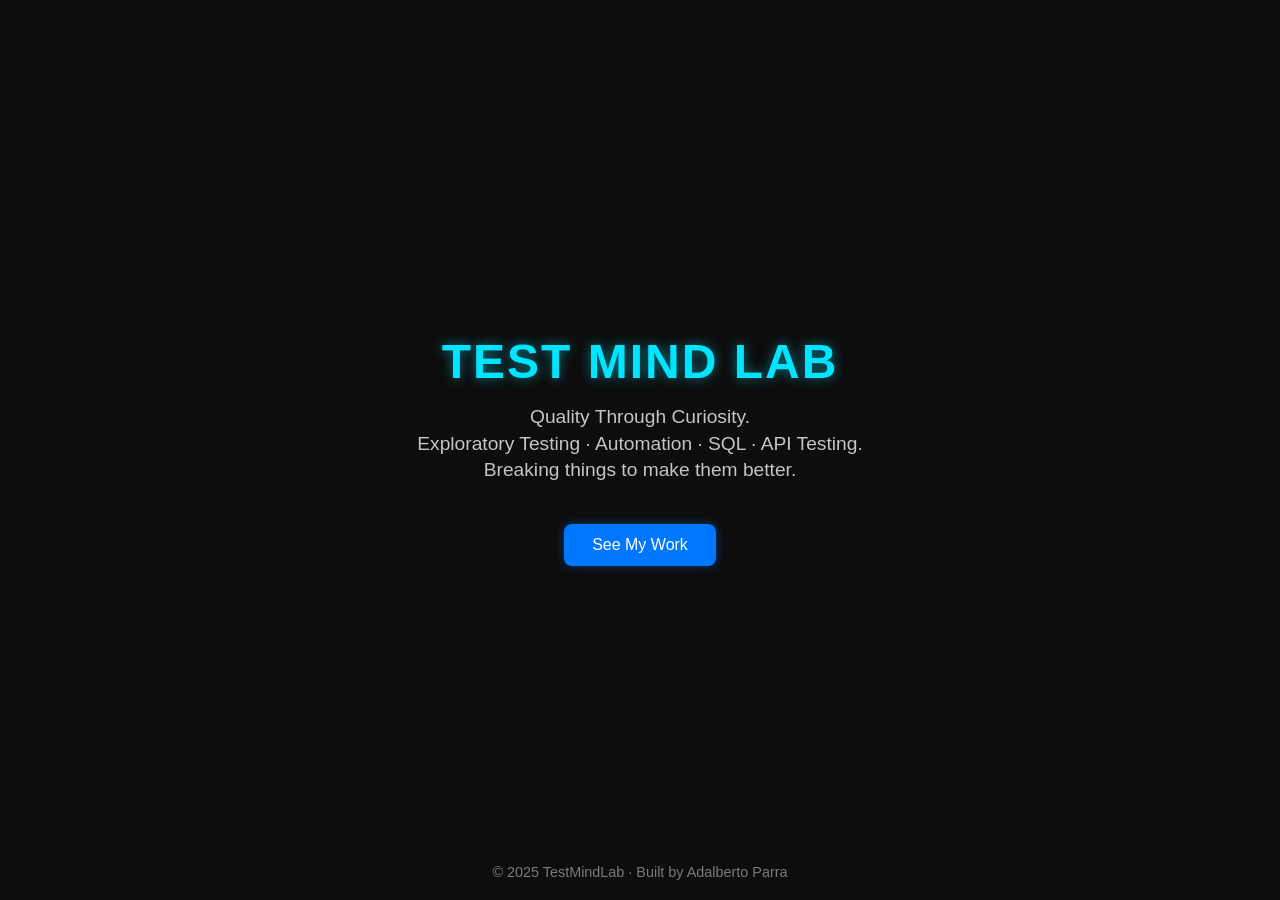
==== index.html @ 09139e79 "Add initial landing page for TestMindLab" ====
<!DOCTYPE html>
<html lang="en">
<head>
  <meta charset="UTF-8" />
  <meta name="viewport" content="width=device-width, initial-scale=1.0" />
  <title>TestMindLab – QA Portfolio</title>

  <style>
    /* ====== RESET ====== */
    * {
      margin: 0;
      padding: 0;
      box-sizing: border-box;
    }

    body {
      font-family: "Inter", sans-serif;
      background: #0d0d0d;
      color: #e6e6e6;
      display: flex;
      flex-direction: column;
      align-items: center;
      justify-content: center;
      height: 100vh;
      text-align: center;
      padding: 20px;
    }

    /* ====== LOGO / TITULO ====== */
    h1 {
      font-size: 3rem;
      font-weight: 700;
      letter-spacing: 2px;
      color: #00e5ff;
      text-shadow: 0 0 12px rgba(0, 229, 255, 0.5);
      animation: glow 3s ease-in-out infinite;
    }

    @keyframes glow {
      0%, 100% { text-shadow: 0 0 12px rgba(0, 229, 255, 0.5); }
      50% { text-shadow: 0 0 22px rgba(0, 229, 255, 0.9); }
    }

    /* ====== TAGLINE ====== */
    p {
      margin-top: 15px;
      max-width: 600px;
      font-size: 1.2rem;
      opacity: 0.85;
      line-height: 1.4;
    }

    /* ====== BUTTON ====== */
    .btn {
      margin-top: 40px;
      padding: 12px 28px;
      background: #0077ff;
      border: none;
      border-radius: 8px;
      color: white;
      font-size: 1rem;
      cursor: pointer;
      transition: 0.25s ease;
      text-decoration: none;
      display: inline-block;
      box-shadow: 0 0 10px rgba(0, 119, 255, 0.4);
    }

    .btn:hover {
      transform: translateY(-3px);
      box-shadow: 0 0 20px rgba(0, 119, 255, 0.9);
    }

    /* ====== FOOTER ====== */
    footer {
      position: absolute;
      bottom: 20px;
      font-size: 0.9rem;
      opacity: 0.5;
    }

  </style>

</head>
<body>

  <h1>TEST MIND LAB</h1>

  <p>
    Quality Through Curiosity.<br>
    Exploratory Testing · Automation · SQL · API Testing.
    <br>
    Breaking things to make them better.
  </p>

  <a class="btn" href="#work">See My Work</a>

  <footer>
    © 2025 TestMindLab · Built by Adalberto Parra
  </footer>

</body>
</html>
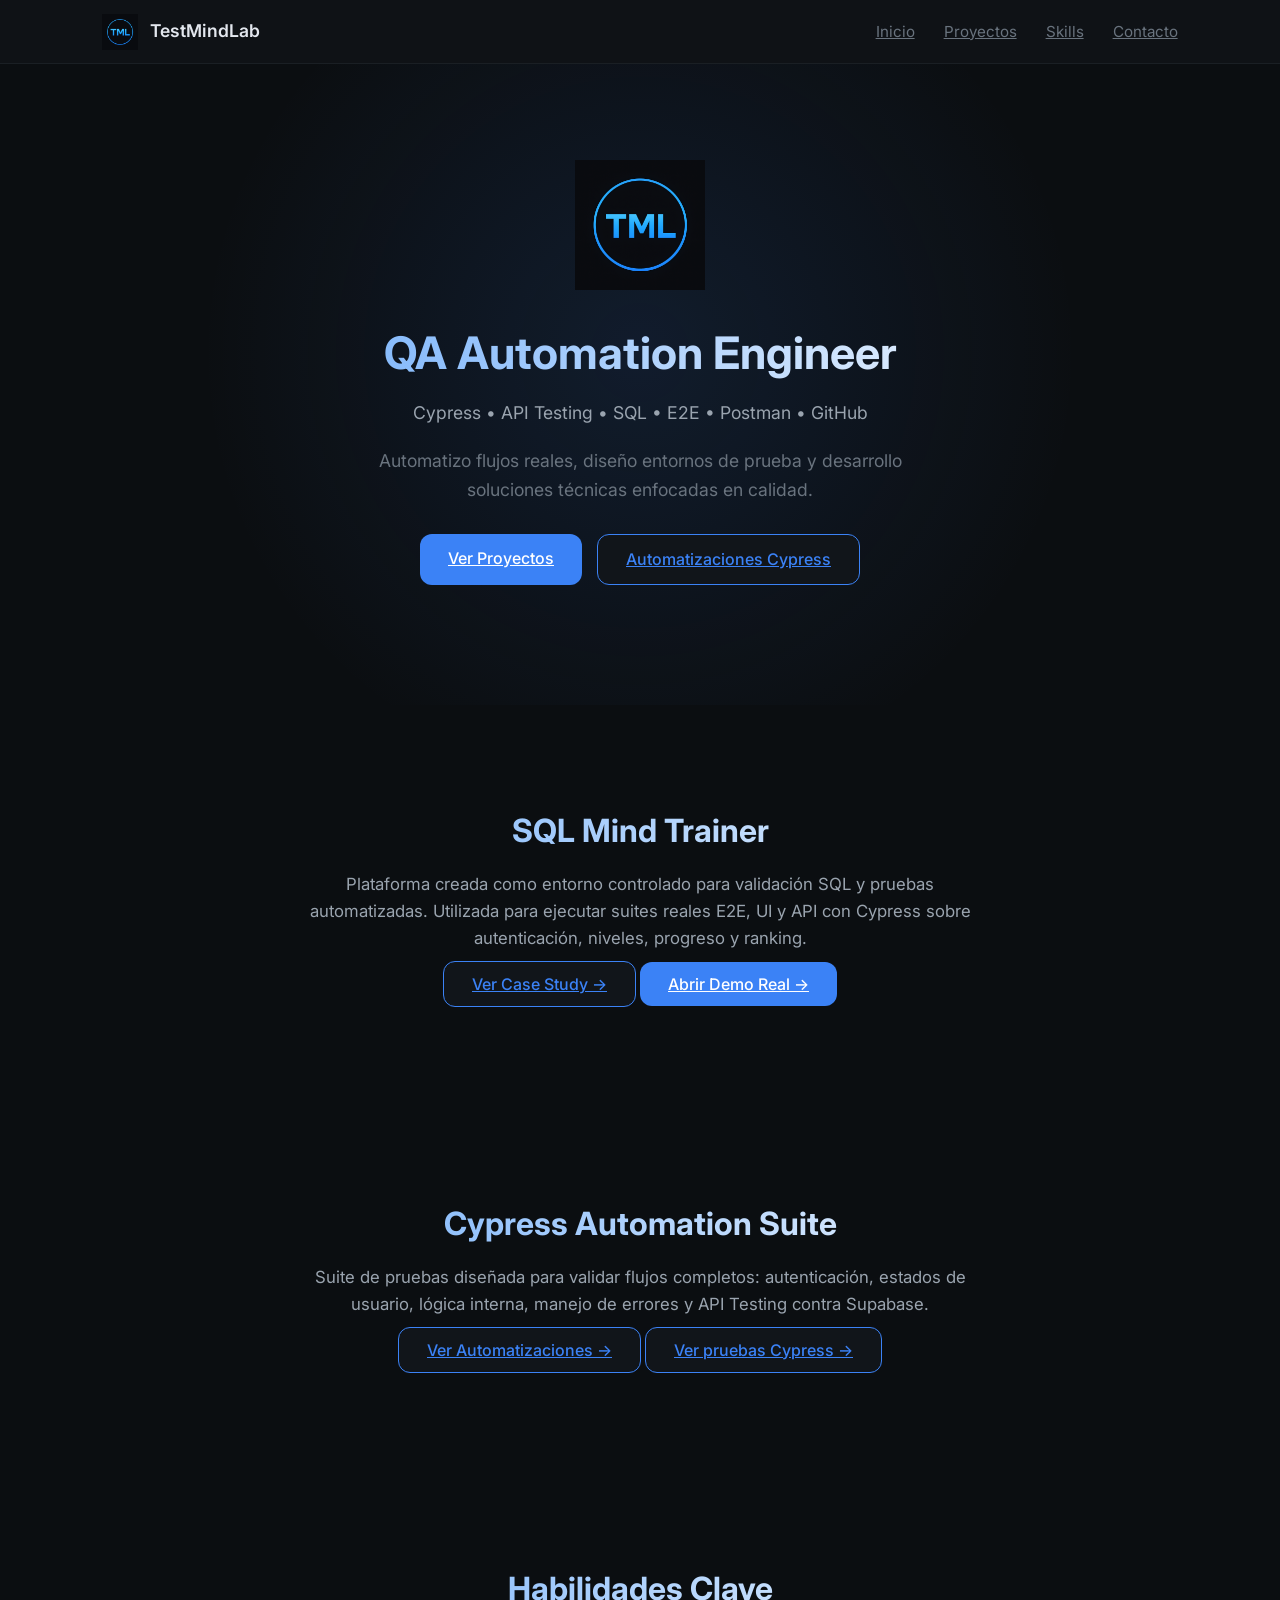
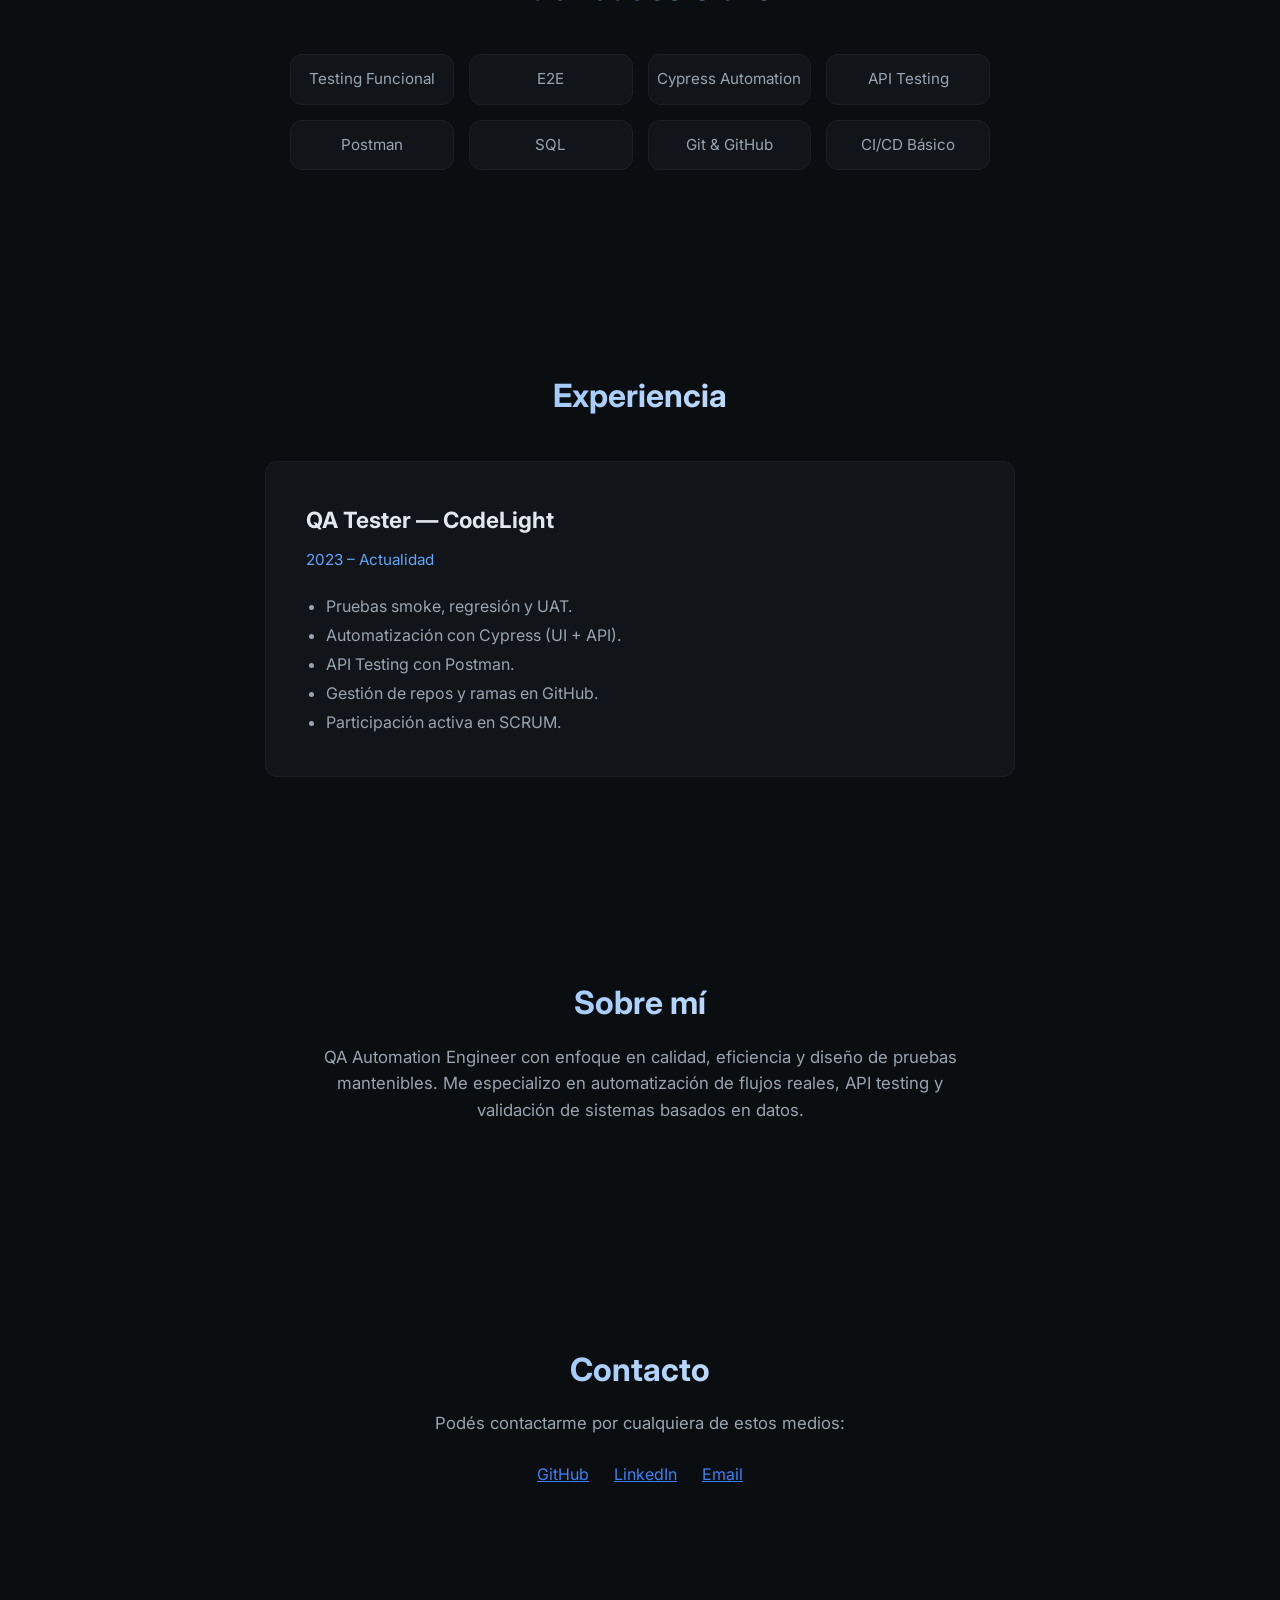
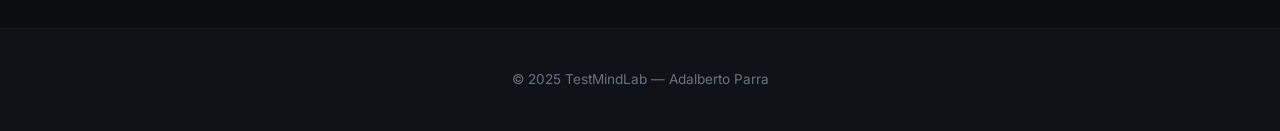
==== commit 84ed60a4: "2dor commit con todos los archivos" ====
--- a/index.html
+++ b/index.html
@@ -1,103 +1,166 @@
 <!DOCTYPE html>
-<html lang="en">
+<html lang="es">
+
 <head>
   <meta charset="UTF-8" />
   <meta name="viewport" content="width=device-width, initial-scale=1.0" />
-  <title>TestMindLab – QA Portfolio</title>
+  <title>TestMindLab – QA Automation Portfolio</title>
 
-  <style>
-    /* ====== RESET ====== */
-    * {
-      margin: 0;
-      padding: 0;
-      box-sizing: border-box;
-    }
+  <!-- Fuente -->
+  <link href="https://fonts.googleapis.com/css2?family=Inter:wght@300;400;500;600;700&display=swap" rel="stylesheet" />
 
-    body {
-      font-family: "Inter", sans-serif;
-      background: #0d0d0d;
-      color: #e6e6e6;
-      display: flex;
-      flex-direction: column;
-      align-items: center;
-      justify-content: center;
-      height: 100vh;
-      text-align: center;
-      padding: 20px;
-    }
+  <!-- Estilos -->
+  <link rel="stylesheet" href="styles.css" />
 
-    /* ====== LOGO / TITULO ====== */
-    h1 {
-      font-size: 3rem;
-      font-weight: 700;
-      letter-spacing: 2px;
-      color: #00e5ff;
-      text-shadow: 0 0 12px rgba(0, 229, 255, 0.5);
-      animation: glow 3s ease-in-out infinite;
-    }
-
-    @keyframes glow {
-      0%, 100% { text-shadow: 0 0 12px rgba(0, 229, 255, 0.5); }
-      50% { text-shadow: 0 0 22px rgba(0, 229, 255, 0.9); }
-    }
-
-    /* ====== TAGLINE ====== */
-    p {
-      margin-top: 15px;
-      max-width: 600px;
-      font-size: 1.2rem;
-      opacity: 0.85;
-      line-height: 1.4;
-    }
-
-    /* ====== BUTTON ====== */
-    .btn {
-      margin-top: 40px;
-      padding: 12px 28px;
-      background: #0077ff;
-      border: none;
-      border-radius: 8px;
-      color: white;
-      font-size: 1rem;
-      cursor: pointer;
-      transition: 0.25s ease;
-      text-decoration: none;
-      display: inline-block;
-      box-shadow: 0 0 10px rgba(0, 119, 255, 0.4);
-    }
-
-    .btn:hover {
-      transform: translateY(-3px);
-      box-shadow: 0 0 20px rgba(0, 119, 255, 0.9);
-    }
-
-    /* ====== FOOTER ====== */
-    footer {
-      position: absolute;
-      bottom: 20px;
-      font-size: 0.9rem;
-      opacity: 0.5;
-    }
-
-  </style>
+  <!-- Favicon -->
+  <link rel="icon" href="assets/img/tml-favicon.ico" type="image/x-icon" />
 
 </head>
+
 <body>
 
-  <h1>TEST MIND LAB</h1>
+  <!-- ==========================
+       NAVBAR FIJO
+  =========================== -->
+  <nav class="navbar">
+    <div class="nav-left">
+      <img src="assets/img/logo-premium.png" alt="TestMindLab Logo" class="nav-logo" />
+      <span class="nav-title">TestMindLab</span>
+    </div>
 
-  <p>
-    Quality Through Curiosity.<br>
-    Exploratory Testing · Automation · SQL · API Testing.
-    <br>
-    Breaking things to make them better.
-  </p>
+    <div class="nav-links">
+      <a href="#hero">Inicio</a>
+      <a href="#sql-mini">Proyectos</a>
+      <a href="#skills">Skills</a>
+      <a href="#contacto">Contacto</a>
+    </div>
+  </nav>
 
-  <a class="btn" href="#work">See My Work</a>
+  <!-- ==========================
+       HERO
+  =========================== -->
+  <header id="hero" class="hero-section fade-section">
+    <div class="hero-content">
 
+      <img src="assets/img/logo-premium.png" alt="Logo" class="hero-logo" />
+
+      <h1>QA Automation Engineer</h1>
+      <p class="hero-sub">Cypress • API Testing • SQL • E2E • Postman • GitHub</p>
+
+      <p class="hero-desc">Automatizo flujos reales, diseño entornos de prueba y desarrollo soluciones técnicas
+        enfocadas en calidad.</p>
+
+      <div class="hero-buttons">
+        <a href="#sql-mini" class="btn-primary">Ver Proyectos</a>
+        <a href="#cypress-suite" class="btn-secondary">Automatizaciones Cypress</a>
+      </div>
+    </div>
+  </header>
+
+  <!-- ==========================
+       SQL MIND TRAINER (mini)
+  =========================== -->
+  <section id="sql-mini" class="section fade-section">
+    <h2>SQL Mind Trainer</h2>
+    <p class="section-text">
+      Plataforma creada como entorno controlado para validación SQL y pruebas automatizadas.
+      Utilizada para ejecutar suites reales E2E, UI y API con Cypress sobre autenticación, niveles, progreso y ranking.
+    </p>
+
+    <a href="projects/sql-mind-trainer.html" class="btn-secondary">Ver Case Study →</a>
+    <a href="https://sqlmindtrainer.vercel.app" target="_blank" class="btn-primary">
+      Abrir Demo Real →
+    </a>
+
+  </section>
+
+  <!-- ==========================
+       CYPRESS AUTOMATION SUITE
+  =========================== -->
+  <section id="cypress-suite" class="section fade-section">
+    <h2>Cypress Automation Suite</h2>
+    <p class="section-text">
+      Suite de pruebas diseñada para validar flujos completos: autenticación,
+      estados de usuario, lógica interna, manejo de errores y API Testing contra Supabase.
+    </p>
+
+    <a href="projects/cypress-automation.html" class="btn-secondary">Ver Automatizaciones →</a>
+    <a href="https://github.com/aparraut/sql-mind-trainer-cypress" class="btn-secondary" target="_blank">
+      Ver pruebas Cypress →
+    </a>
+  </section>
+
+  <!-- ==========================
+       SKILLS
+  =========================== -->
+  <section id="skills" class="section fade-section">
+    <h2>Habilidades Clave</h2>
+    <div class="skills-grid">
+      <span>Testing Funcional</span>
+      <span>E2E</span>
+      <span>Cypress Automation</span>
+      <span>API Testing</span>
+      <span>Postman</span>
+      <span>SQL</span>
+      <span>Git & GitHub</span>
+      <span>CI/CD Básico</span>
+    </div>
+  </section>
+
+  <!-- ==========================
+       EXPERIENCIA
+  =========================== -->
+  <section id="experience" class="section fade-section">
+    <h2>Experiencia</h2>
+
+    <div class="experience-card">
+      <h3>QA Tester — CodeLight</h3>
+      <span class="exp-time">2023 – Actualidad</span>
+
+      <ul>
+        <li>Pruebas smoke, regresión y UAT.</li>
+        <li>Automatización con Cypress (UI + API).</li>
+        <li>API Testing con Postman.</li>
+        <li>Gestión de repos y ramas en GitHub.</li>
+        <li>Participación activa en SCRUM.</li>
+      </ul>
+    </div>
+  </section>
+
+  <!-- ==========================
+       SOBRE MÍ
+  =========================== -->
+  <section id="about" class="section fade-section">
+    <h2>Sobre mí</h2>
+    <p class="section-text">
+      QA Automation Engineer con enfoque en calidad, eficiencia y diseño de pruebas mantenibles.
+      Me especializo en automatización de flujos reales, API testing y validación de sistemas basados en datos.
+    </p>
+  </section>
+
+  <!-- ==========================
+       CONTACTO
+  =========================== -->
+  <section id="contacto" class="section fade-section">
+    <h2>Contacto</h2>
+    <p class="section-text">Podés contactarme por cualquiera de estos medios:</p>
+
+    <div class="contact-links">
+      <a href="https://github.com/tuusuario" target="_blank">GitHub</a>
+      <a href="https://linkedin.com/in/tuusuario" target="_blank">LinkedIn</a>
+      <a href="mailto:tuemail">Email</a>
+    </div>
+  </section>
+
+  <!-- ==========================
+       FOOTER
+  =========================== -->
   <footer>
-    © 2025 TestMindLab · Built by Adalberto Parra
+    <p>© 2025 TestMindLab — Adalberto Parra</p>
   </footer>
 
+  <script src="script.js"></script>
+
 </body>
-</html>
+
+</html>
--- a/styles.css
+++ b/styles.css
@@ -0,0 +1,468 @@
+/* =====================================================
+   PALETA PRINCIPAL — BLACK & BLUE TECH PREMIUM
+===================================================== */
+:root {
+  --bg: #0b0e11;
+  --bg-dark: #0f1216;
+  --bg-card: #11151a;
+  --bg-hover: #1a1f25;
+
+  --text: #e3e7ee;
+  --text-soft: #9aa4af;
+  --text-muted: #69737e;
+
+  --blue: #3b82f6;
+  --blue-light: #60a5fa;
+  --blue-dark: #1e3a8a;
+
+  --radius: 12px;
+  --transition: 0.25s ease;
+}
+
+/* =====================================================
+   RESET / BASE
+===================================================== */
+* {
+  margin: 0;
+  padding: 0;
+  box-sizing: border-box;
+}
+
+body {
+  background: var(--bg);
+  color: var(--text);
+  font-family: "Inter", sans-serif;
+  line-height: 1.6;
+}
+
+/* =====================================================
+   NAVBAR
+===================================================== */
+.navbar {
+  position: fixed;
+  top: 0;
+  width: 100%;
+  height: 64px;
+  background: var(--bg-dark);
+  display: flex;
+  align-items: center;
+  justify-content: space-between;
+  padding: 0 8%;
+  z-index: 1000;
+  border-bottom: 1px solid #1a1f24;
+  backdrop-filter: blur(10px);
+}
+
+.nav-left {
+  display: flex;
+  align-items: center;
+  gap: 12px;
+}
+
+.nav-logo {
+  width: 36px;
+  height: 36px;
+}
+
+.nav-title {
+  font-size: 1.1rem;
+  font-weight: 600;
+  color: var(--text);
+}
+
+.nav-links a {
+  margin-left: 25px;
+  color: var(--text-muted);
+  font-size: 0.95rem;
+  transition: var(--transition);
+}
+
+.nav-links a:hover {
+  color: var(--blue-light);
+}
+
+/* =====================================================
+   HERO
+===================================================== */
+.hero-section {
+  padding: 160px 10% 120px;
+  text-align: center;
+  background: var(--bg);
+}
+
+.hero-logo {
+  width: 130px;
+  margin-bottom: 20px;
+}
+
+.hero-content h1 {
+  font-size: 2.8rem;
+  margin-bottom: 10px;
+  font-weight: 700;
+  background: linear-gradient(to right, var(--blue-light), #ffffff);
+  -webkit-background-clip: text;
+  -webkit-text-fill-color: transparent;
+}
+
+.hero-sub {
+  color: var(--text-soft);
+  margin-bottom: 20px;
+  font-size: 1.1rem;
+  font-weight: 400;
+}
+
+.hero-desc {
+  color: var(--text-muted);
+  font-size: 1.1rem;
+  max-width: 600px;
+  margin: 0 auto;
+}
+
+.hero-buttons {
+  margin-top: 30px;
+  display: flex;
+  justify-content: center;
+  gap: 15px;
+}
+
+/* =====================================================
+   BOTONES PREMIUM
+===================================================== */
+.btn-primary {
+  padding: 12px 28px;
+  background: var(--blue);
+  color: #fff;
+  border-radius: var(--radius);
+  font-weight: 500;
+  transition: var(--transition);
+}
+
+.btn-primary:hover {
+  background: var(--blue-light);
+}
+
+.btn-secondary {
+  padding: 12px 28px;
+  background: var(--bg-card);
+  border: 1px solid var(--blue);
+  color: var(--blue);
+  border-radius: var(--radius);
+  font-weight: 500;
+  transition: var(--transition);
+}
+
+.btn-secondary:hover {
+  background: var(--blue);
+  color: #fff;
+}
+
+/* =====================================================
+   SECCIONES
+===================================================== */
+.section {
+  padding: 100px 10%;
+  text-align: center;
+}
+
+.section h2 {
+  font-size: 2rem;
+  margin-bottom: 15px;
+  background: linear-gradient(to right, var(--blue-light), #ffffff);
+  -webkit-background-clip: text;
+  -webkit-text-fill-color: transparent;
+}
+
+.section-text {
+  color: var(--text-soft);
+  max-width: 680px;
+  margin: 0 auto 20px auto;
+  font-size: 1.05rem;
+}
+
+/* =====================================================
+   SKILLS GRID
+===================================================== */
+.skills-grid {
+  max-width: 700px;
+  margin: 40px auto 0 auto;
+  display: grid;
+  grid-template-columns: repeat(auto-fit, minmax(130px, 1fr));
+  gap: 15px;
+}
+
+.skills-grid span {
+  background: var(--bg-card);
+  border: 1px solid #1a1f24;
+  padding: 12px 0;
+  border-radius: var(--radius);
+  font-size: 0.95rem;
+  color: var(--text-soft);
+  transition: var(--transition);
+}
+
+.skills-grid span:hover {
+  background: var(--bg-hover);
+  color: var(--blue-light);
+}
+
+/* =====================================================
+   EXPERIENCIA
+===================================================== */
+.experience-card {
+  background: var(--bg-card);
+  max-width: 750px;
+  margin: 40px auto 0;
+  padding: 40px;
+  border-radius: var(--radius);
+  border: 1px solid #1a1f24;
+  text-align: left;
+}
+
+.experience-card h3 {
+  font-size: 1.4rem;
+  margin-bottom: 10px;
+}
+
+.exp-time {
+  font-size: 0.95rem;
+  color: var(--blue-light);
+  margin-bottom: 20px;
+  display: block;
+}
+
+.experience-card ul {
+  color: var(--text-soft);
+  margin-left: 20px;
+  line-height: 1.8;
+}
+
+/* =====================================================
+   CONTACTO
+===================================================== */
+.contact-links {
+  margin-top: 25px;
+  display: flex;
+  justify-content: center;
+  gap: 25px;
+}
+
+.contact-links a {
+  color: var(--blue);
+  transition: var(--transition);
+}
+
+.contact-links a:hover {
+  color: var(--blue-light);
+}
+
+/* =====================================================
+   FOOTER
+===================================================== */
+footer {
+  text-align: center;
+  padding: 40px;
+  color: var(--text-muted);
+  font-size: 0.85rem;
+}
+
+/* =====================================================
+   ANIMACIONES SUAVES
+===================================================== */
+.fade-section {
+  opacity: 0;
+  transform: translateY(20px);
+  transition: opacity 0.8s ease, transform 0.8s ease;
+}
+
+.fade-section.visible {
+  opacity: 1;
+  transform: translateY(0);
+}
+
+/* =====================================================
+   RESPONSIVE
+===================================================== */
+@media (max-width: 768px) {
+  .hero-content h1 {
+    font-size: 2.2rem;
+  }
+
+  .hero-logo {
+    width: 110px;
+  }
+
+  .navbar {
+    padding: 0 5%;
+  }
+}
+#hero {
+  --mouse-x: 50%;
+  --mouse-y: 50%;
+  background:
+    radial-gradient(
+      circle at var(--mouse-x) var(--mouse-y),
+      rgba(59, 130, 246, 0.12),
+      transparent 60%
+    ),
+    var(--bg);
+}
+/* =====================================================
+   SUBPÁGINAS — HERO PEQUEÑO
+===================================================== */
+
+.sub-hero {
+  padding: 140px 10% 80px;
+  text-align: center;
+  background: var(--bg-dark);
+}
+
+.sub-hero h1 {
+  font-size: 2.4rem;
+  margin-bottom: 10px;
+  font-weight: 700;
+  background: linear-gradient(to right, var(--blue-light), #ffffff);
+  -webkit-background-clip: text;
+  -webkit-text-fill-color: transparent;
+}
+
+.sub-hero-desc {
+  color: var(--text-soft);
+  font-size: 1.1rem;
+  max-width: 700px;
+  margin: 0 auto;
+}
+
+
+
+/* =====================================================
+   SUBPÁGINAS — SECCIONES
+===================================================== */
+
+.sub-section {
+  padding: 80px 10%;
+  max-width: 900px;
+  margin: 0 auto;
+}
+
+.sub-section h2 {
+  text-align: left;
+  margin-bottom: 12px;
+  font-size: 1.6rem;
+  font-weight: 600;
+  background: linear-gradient(to right, var(--blue-light), #ffffff);
+  -webkit-background-clip: text;
+  -webkit-text-fill-color: transparent;
+}
+
+.sub-text {
+  color: var(--text-soft);
+  font-size: 1.08rem;
+  line-height: 1.7;
+  margin-bottom: 25px;
+}
+
+
+
+/* =====================================================
+   LISTAS PROFESIONALES
+===================================================== */
+
+.sub-list {
+  margin-left: 20px;
+  margin-top: 15px;
+  line-height: 1.8;
+  color: var(--text-soft);
+}
+
+.sub-list li {
+  margin-bottom: 8px;
+}
+
+
+
+/* =====================================================
+   CODE BLOCK PREMIUM
+===================================================== */
+
+.code-block {
+  background: #0f1318;
+  padding: 22px;
+  border-radius: var(--radius);
+  color: var(--blue-light);
+  border: 1px solid #1b2027;
+  font-family: "Fira Code", monospace;
+  font-size: 0.95rem;
+  margin: 30px 0;
+  white-space: pre;
+  overflow-x: auto;
+}
+
+
+
+/* =====================================================
+   GALERÍA CYPRESS
+===================================================== */
+
+.gallery {
+  display: grid;
+  gap: 22px;
+  grid-template-columns: repeat(auto-fit, minmax(260px, 1fr));
+  margin: 35px 0 25px;
+}
+
+.gallery img {
+  width: 100%;
+  border-radius: var(--radius);
+  border: 1px solid #1a1f24;
+  transition: var(--transition);
+}
+
+.gallery img:hover {
+  transform: scale(1.03);
+  box-shadow: 0 0 25px rgba(59, 130, 246, 0.25);
+}
+
+
+
+/* =====================================================
+   FOOTER SUBPÁGINAS
+===================================================== */
+
+footer {
+  background: var(--bg-dark);
+  padding: 40px;
+  text-align: center;
+  margin-top: 40px;
+  border-top: 1px solid #1a1f24;
+  font-size: 0.85rem;
+  color: var(--text-muted);
+}
+
+
+
+/* =====================================================
+   RESPONSIVE SUBPÁGINAS
+===================================================== */
+
+@media (max-width: 768px) {
+
+  .sub-hero {
+    padding: 120px 8% 70px;
+  }
+
+  .sub-hero h1 {
+    font-size: 2rem;
+  }
+
+  .sub-section {
+    padding: 60px 8%;
+  }
+
+  .sub-section h2 {
+    font-size: 1.4rem;
+  }
+
+  .code-block {
+    font-size: 0.9rem;
+  }
+}
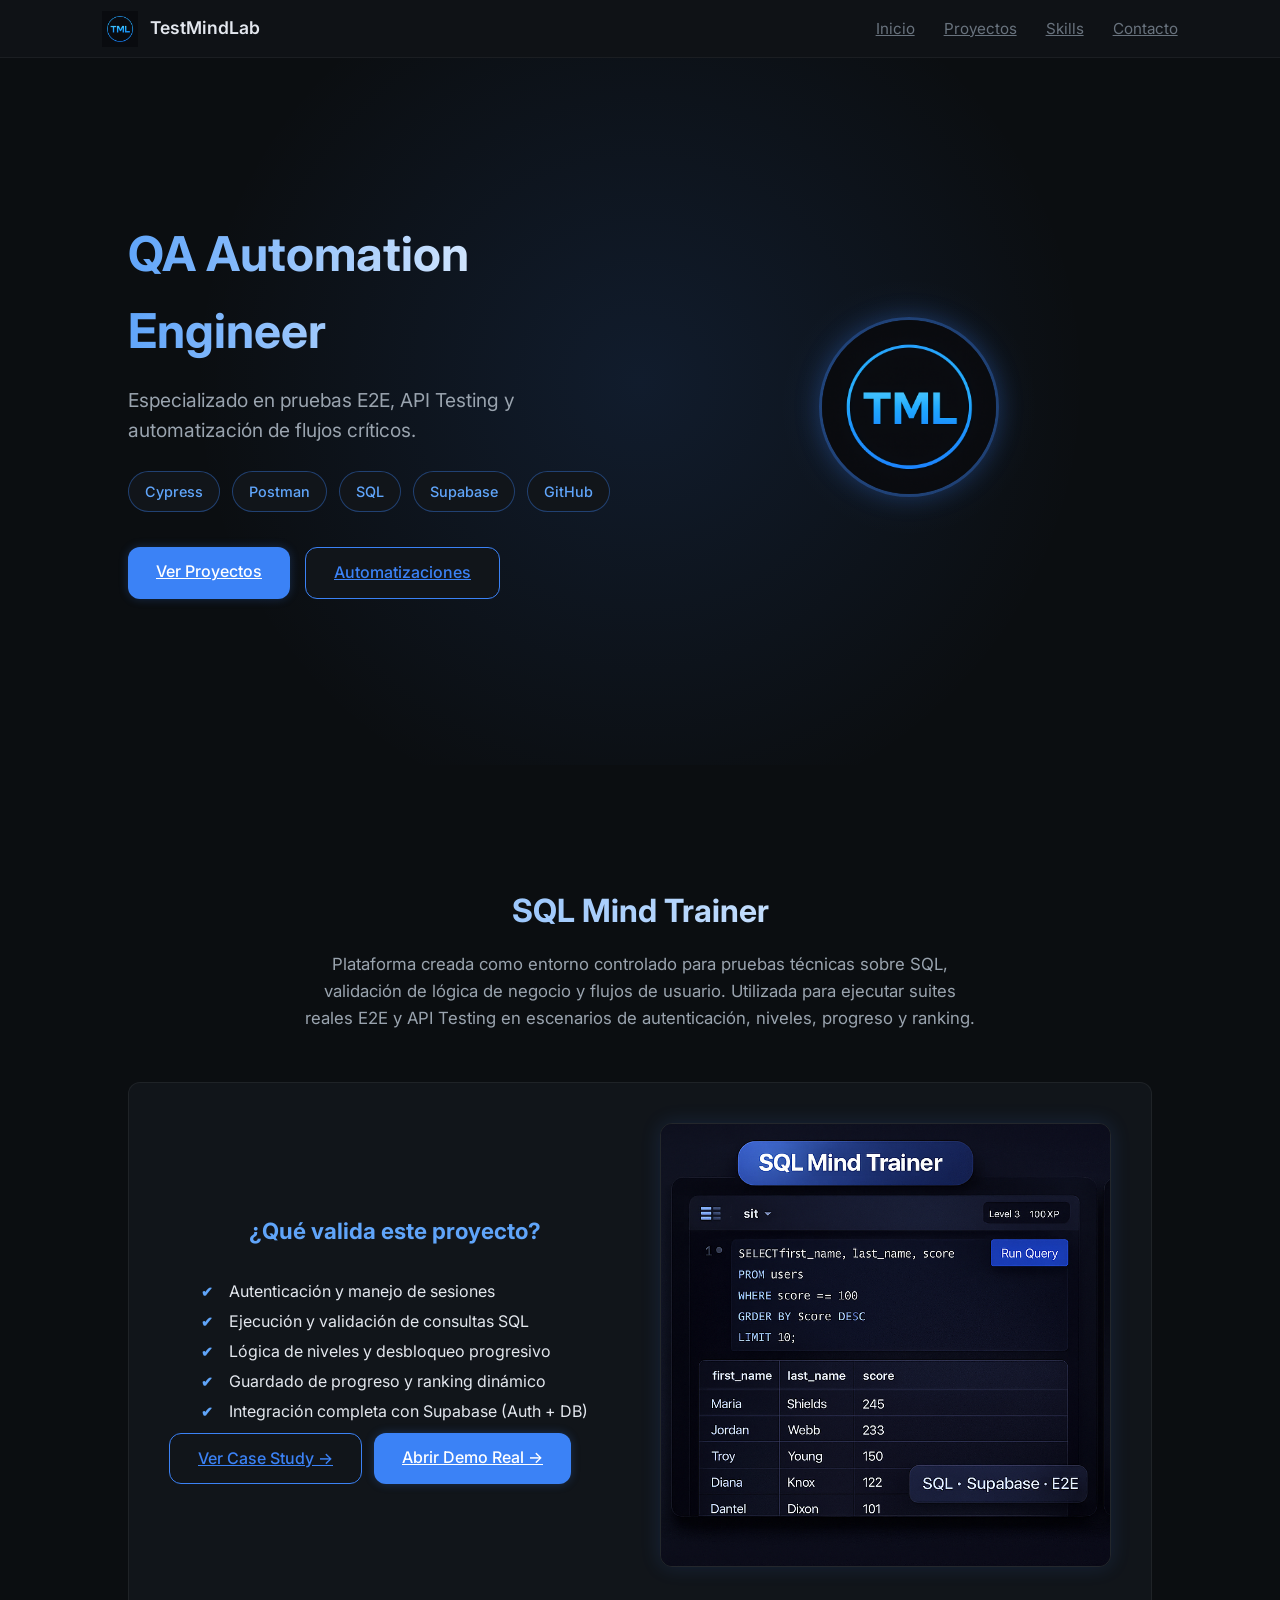
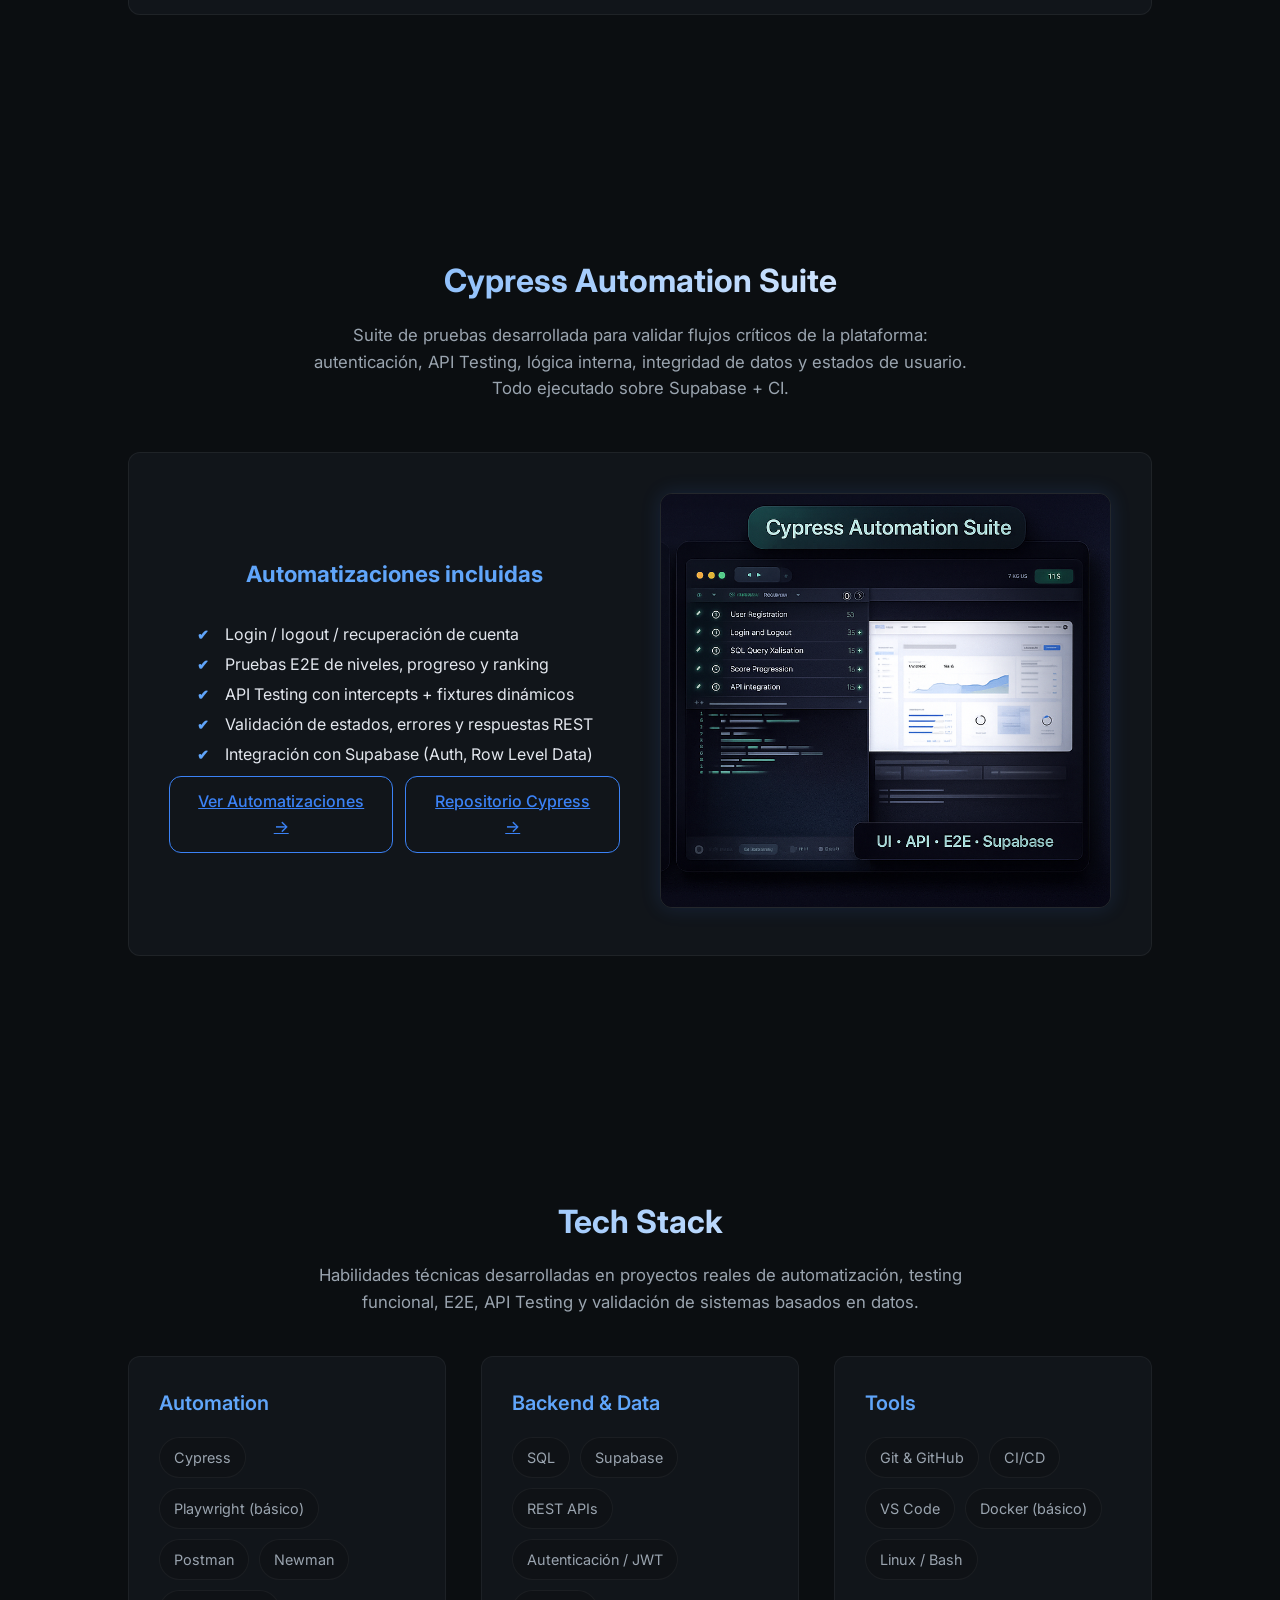
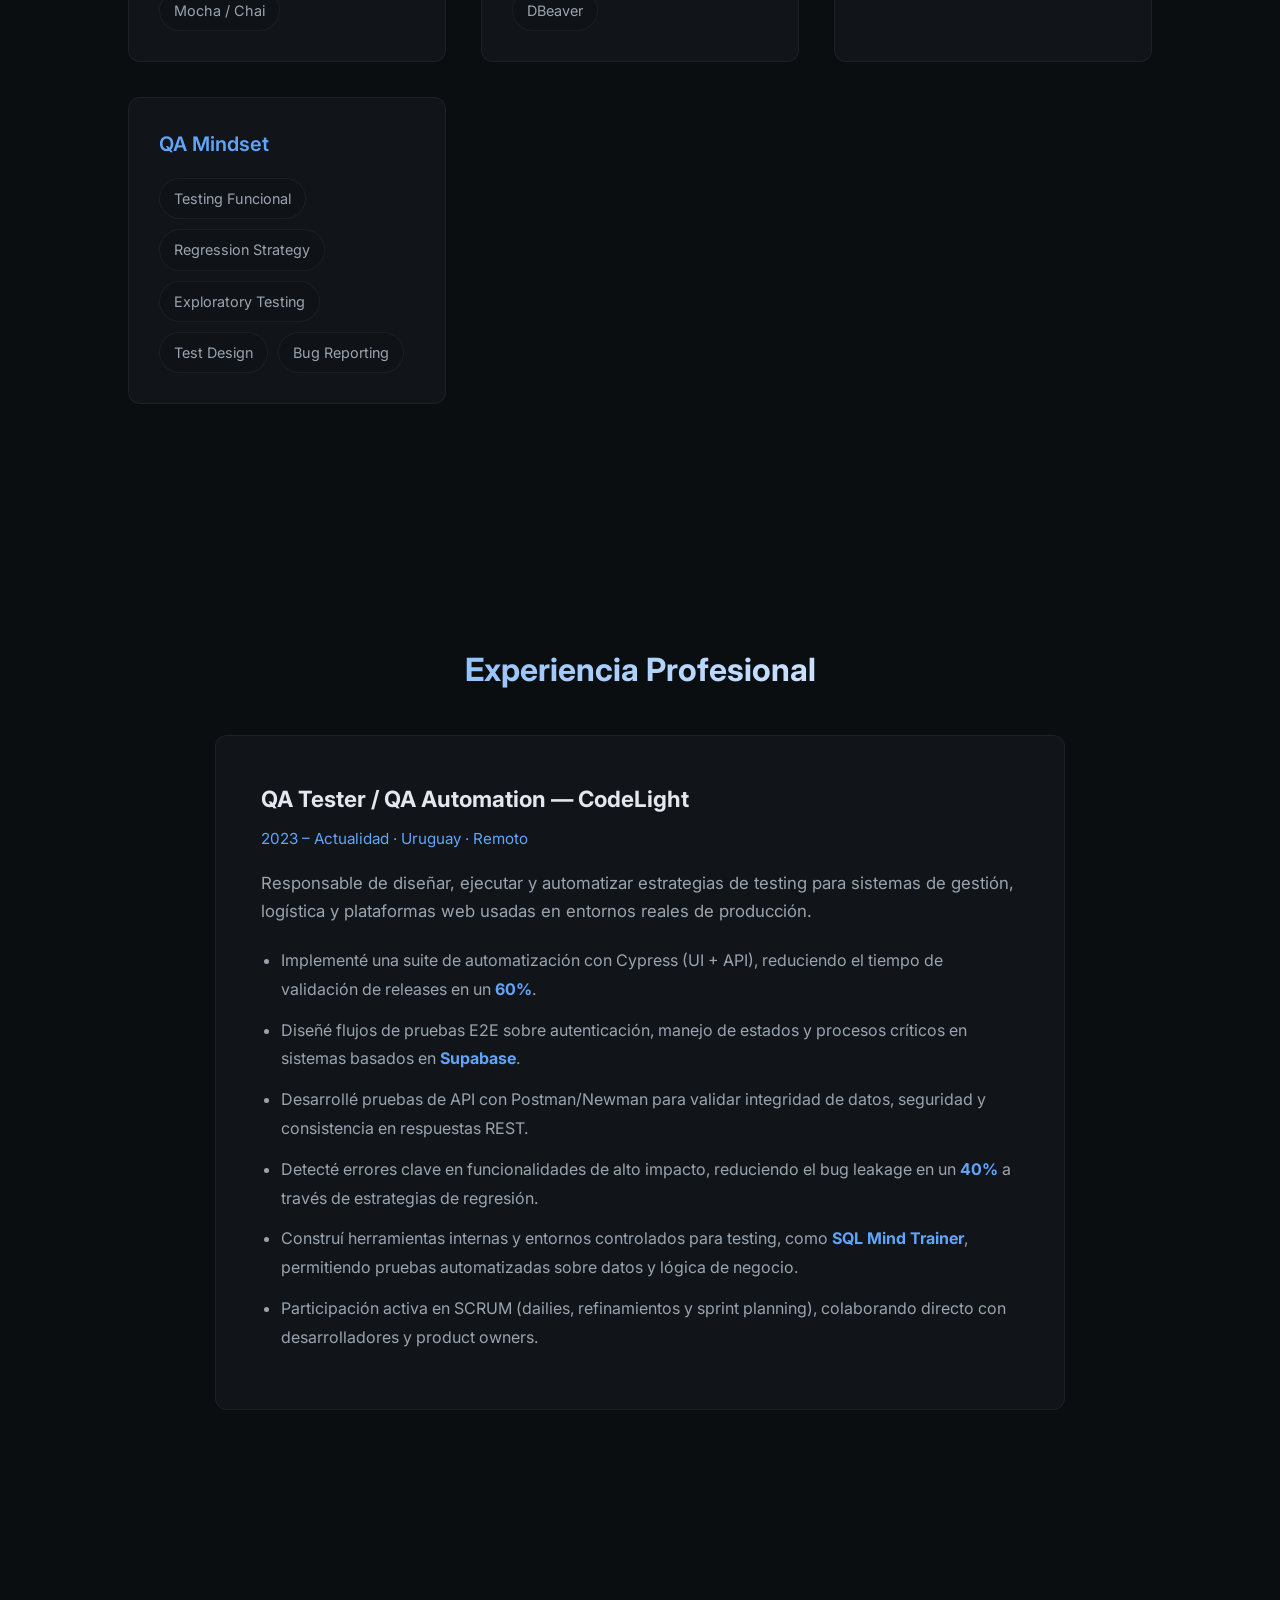
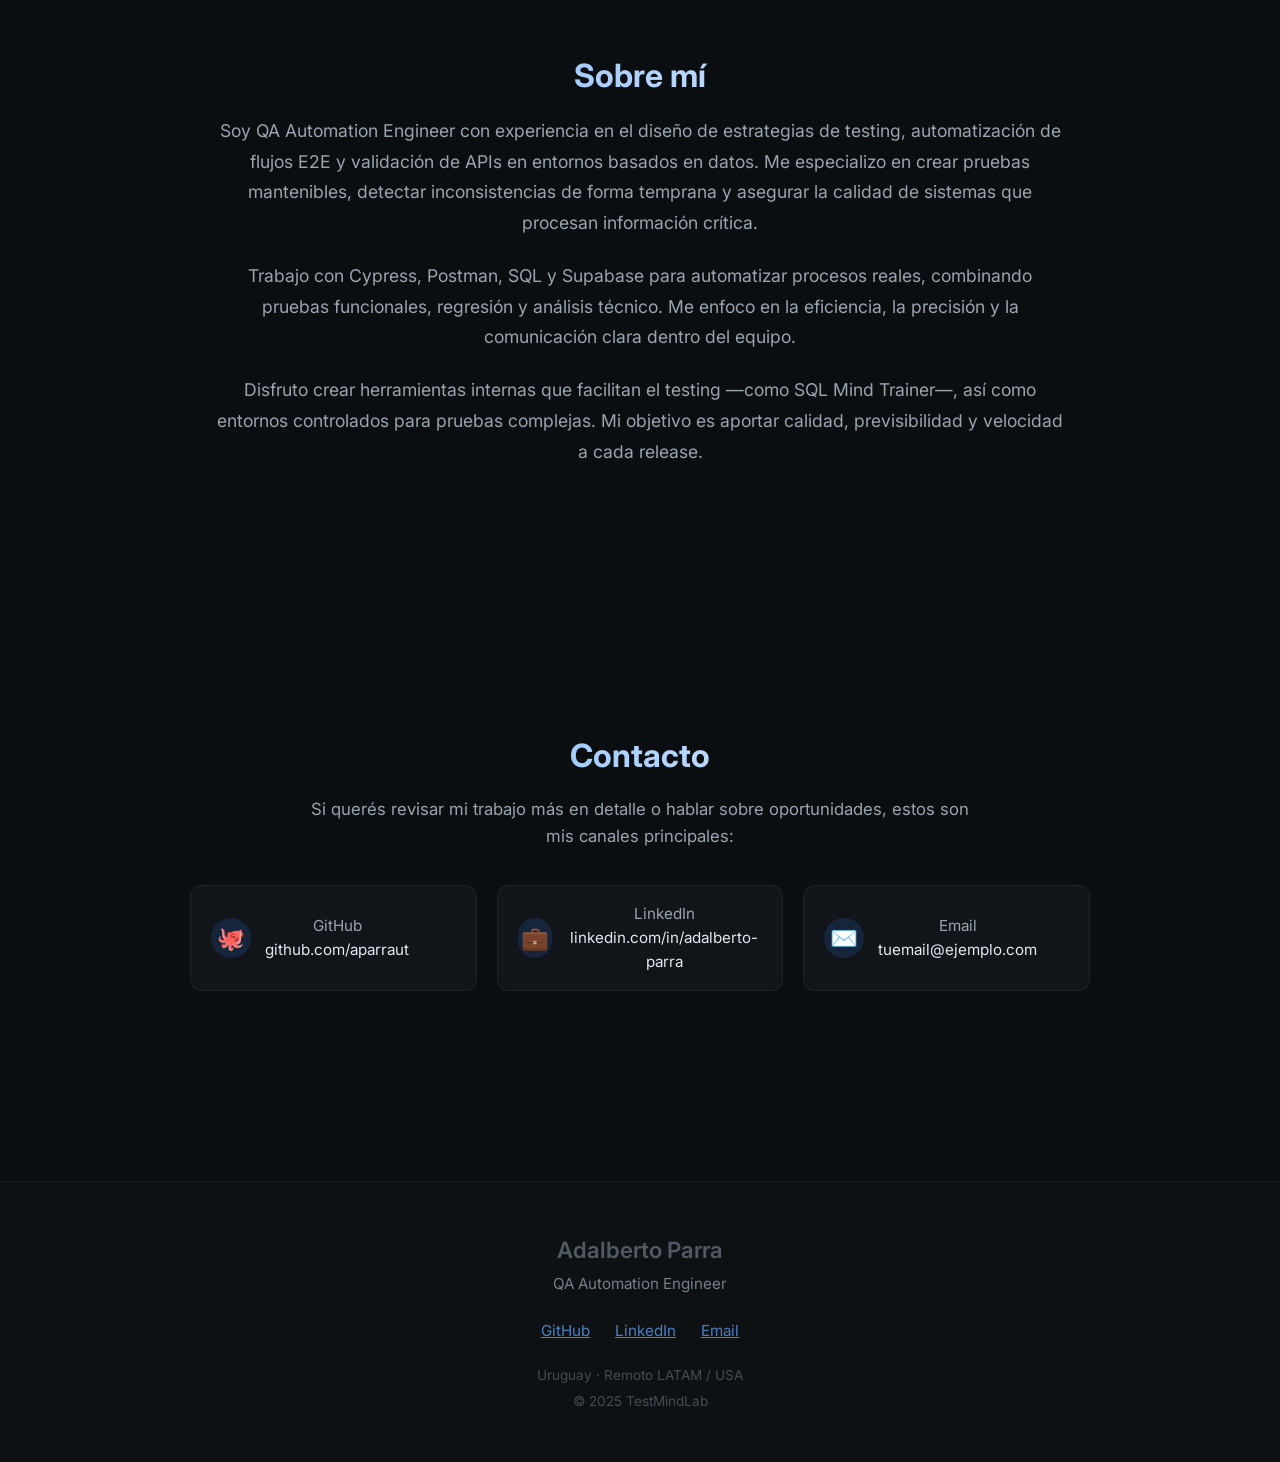
==== commit 3940c660: "Refine TestMindLab layout and case studies (Cypress + SQL Mind Trainer)" ====
--- a/index.html
+++ b/index.html
@@ -13,11 +13,15 @@
   <link rel="stylesheet" href="styles.css" />
 
   <!-- Favicon -->
-  <link rel="icon" href="assets/img/tml-favicon.ico" type="image/x-icon" />
-
+  <link rel="icon" type="image/x-icon" href="assets/img/tml-favicon.ico" />
 </head>
 
 <body>
+
+  <!-- ==========================
+       HEADER SUPERIOR (logo circular)
+  =========================== -->
+
 
   <!-- ==========================
        NAVBAR FIJO
@@ -37,130 +41,338 @@
   </nav>
 
   <!-- ==========================
-       HERO
-  =========================== -->
+     HERO — Senior QA Version
+=========================== -->
   <header id="hero" class="hero-section fade-section">
-    <div class="hero-content">
-
-      <img src="assets/img/logo-premium.png" alt="Logo" class="hero-logo" />
-
-      <h1>QA Automation Engineer</h1>
-      <p class="hero-sub">Cypress • API Testing • SQL • E2E • Postman • GitHub</p>
-
-      <p class="hero-desc">Automatizo flujos reales, diseño entornos de prueba y desarrollo soluciones técnicas
-        enfocadas en calidad.</p>
-
-      <div class="hero-buttons">
-        <a href="#sql-mini" class="btn-primary">Ver Proyectos</a>
-        <a href="#cypress-suite" class="btn-secondary">Automatizaciones Cypress</a>
-      </div>
+    <div class="hero-container">
+
+      <!-- COLUMNA IZQUIERDA -->
+      <div class="hero-left">
+        <h1 class="hero-title">QA Automation Engineer</h1>
+
+        <p class="hero-subtitle">
+          Especializado en pruebas E2E, API Testing y automatización de flujos críticos.
+        </p>
+
+        <!-- BADGES -->
+        <div class="tech-badges">
+          <span>Cypress</span>
+          <span>Postman</span>
+          <span>SQL</span>
+          <span>Supabase</span>
+          <span>GitHub</span>
+        </div>
+
+        <div class="hero-buttons">
+          <a href="#sql-mini" class="btn-primary">Ver Proyectos</a>
+          <a href="#cypress-suite" class="btn-secondary">Automatizaciones</a>
+        </div>
+      </div>
+
+      <!-- COLUMNA DERECHA -->
+      <div class="hero-right">
+        <div class="hero-logo-wrapper">
+          <img src="assets/img/logo-premium.png" alt="Logo TestMindLab" class="hero-logo-circle" />
+        </div>
+      </div>
+
     </div>
   </header>
 
-  <!-- ==========================
-       SQL MIND TRAINER (mini)
-  =========================== -->
+
+  <!-- ==========================
+     SQL MIND TRAINER — Case Study
+========================== -->
   <section id="sql-mini" class="section fade-section">
     <h2>SQL Mind Trainer</h2>
+
     <p class="section-text">
-      Plataforma creada como entorno controlado para validación SQL y pruebas automatizadas.
-      Utilizada para ejecutar suites reales E2E, UI y API con Cypress sobre autenticación, niveles, progreso y ranking.
-    </p>
-
-    <a href="projects/sql-mind-trainer.html" class="btn-secondary">Ver Case Study →</a>
-    <a href="https://sqlmindtrainer.vercel.app" target="_blank" class="btn-primary">
-      Abrir Demo Real →
-    </a>
-
-  </section>
-
-  <!-- ==========================
-       CYPRESS AUTOMATION SUITE
-  =========================== -->
+      Plataforma creada como entorno controlado para pruebas técnicas sobre SQL,
+      validación de lógica de negocio y flujos de usuario.
+      Utilizada para ejecutar suites reales E2E y API Testing en escenarios de autenticación,
+      niveles, progreso y ranking.
+    </p>
+
+    <div class="case-card">
+
+      <div class="case-info">
+        <h3>¿Qué valida este proyecto?</h3>
+
+        <ul class="enhanced-list">
+          <li>Autenticación y manejo de sesiones</li>
+          <li>Ejecución y validación de consultas SQL</li>
+          <li>Lógica de niveles y desbloqueo progresivo</li>
+          <li>Guardado de progreso y ranking dinámico</li>
+          <li>Integración completa con Supabase (Auth + DB)</li>
+        </ul>
+
+        <div class="case-buttons">
+          <a href="projects/sql-mind-trainer.html" class="btn-secondary">Ver Case Study →</a>
+          <a href="https://sqlmindtrainer.vercel.app" target="_blank" class="btn-primary">Abrir Demo Real →</a>
+        </div>
+      </div>
+
+      <div class="case-image">
+        <img src="assets/img/sqlmind-preview.png" alt="SQL Mind Trainer preview" />
+      </div>
+
+    </div>
+  </section>
+
+
+  <!-- ==========================
+     CYPRESS AUTOMATION SUITE
+========================== -->
   <section id="cypress-suite" class="section fade-section">
     <h2>Cypress Automation Suite</h2>
+
     <p class="section-text">
-      Suite de pruebas diseñada para validar flujos completos: autenticación,
-      estados de usuario, lógica interna, manejo de errores y API Testing contra Supabase.
-    </p>
-
-    <a href="projects/cypress-automation.html" class="btn-secondary">Ver Automatizaciones →</a>
-    <a href="https://github.com/aparraut/sql-mind-trainer-cypress" class="btn-secondary" target="_blank">
-      Ver pruebas Cypress →
-    </a>
-  </section>
-
-  <!-- ==========================
-       SKILLS
-  =========================== -->
+      Suite de pruebas desarrollada para validar flujos críticos de la plataforma:
+      autenticación, API Testing, lógica interna, integridad de datos y estados de usuario.
+      Todo ejecutado sobre Supabase + CI.
+    </p>
+
+    <div class="case-card">
+
+      <div class="case-info">
+        <h3>Automatizaciones incluidas</h3>
+
+        <ul class="enhanced-list">
+          <li>Login / logout / recuperación de cuenta</li>
+          <li>Pruebas E2E de niveles, progreso y ranking</li>
+          <li>API Testing con intercepts + fixtures dinámicos</li>
+          <li>Validación de estados, errores y respuestas REST</li>
+          <li>Integración con Supabase (Auth, Row Level Data)</li>
+        </ul>
+
+        <div class="case-buttons">
+          <a href="projects/cypress-automation.html" class="btn-secondary">Ver Automatizaciones →</a>
+          <a href="https://github.com/aparraut/sql-mind-trainer-cypress" target="_blank" class="btn-secondary">
+            Repositorio Cypress →
+          </a>
+        </div>
+      </div>
+
+      <div class="case-image">
+        <img src="assets/img/cypress-preview.png" alt="Cypress automation preview" />
+      </div>
+
+    </div>
+  </section>
+
+
+  <!-- ==========================
+     SKILLS — Senior QA Stack
+========================== -->
   <section id="skills" class="section fade-section">
-    <h2>Habilidades Clave</h2>
-    <div class="skills-grid">
-      <span>Testing Funcional</span>
-      <span>E2E</span>
-      <span>Cypress Automation</span>
-      <span>API Testing</span>
-      <span>Postman</span>
-      <span>SQL</span>
-      <span>Git & GitHub</span>
-      <span>CI/CD Básico</span>
-    </div>
-  </section>
-
-  <!-- ==========================
-       EXPERIENCIA
-  =========================== -->
+    <h2>Tech Stack</h2>
+    <p class="section-text">
+      Habilidades técnicas desarrolladas en proyectos reales de automatización, testing funcional,
+      E2E, API Testing y validación de sistemas basados en datos.
+    </p>
+
+    <div class="skills-wrapper">
+
+      <!-- AUTOMATION -->
+      <div class="skills-block">
+        <h3>Automation</h3>
+        <div class="skills-list">
+          <span>Cypress</span>
+          <span>Playwright (básico)</span>
+          <span>Postman</span>
+          <span>Newman</span>
+          <span>Mocha / Chai</span>
+        </div>
+      </div>
+
+      <!-- BACKEND & DATA -->
+      <div class="skills-block">
+        <h3>Backend & Data</h3>
+        <div class="skills-list">
+          <span>SQL</span>
+          <span>Supabase</span>
+          <span>REST APIs</span>
+          <span>Autenticación / JWT</span>
+          <span>DBeaver</span>
+        </div>
+      </div>
+
+      <!-- TOOLS -->
+      <div class="skills-block">
+        <h3>Tools</h3>
+        <div class="skills-list">
+          <span>Git & GitHub</span>
+          <span>CI/CD</span>
+          <span>VS Code</span>
+          <span>Docker (básico)</span>
+          <span>Linux / Bash</span>
+        </div>
+      </div>
+
+      <!-- QA MINDSET -->
+      <div class="skills-block">
+        <h3>QA Mindset</h3>
+        <div class="skills-list">
+          <span>Testing Funcional</span>
+          <span>Regression Strategy</span>
+          <span>Exploratory Testing</span>
+          <span>Test Design</span>
+          <span>Bug Reporting</span>
+        </div>
+      </div>
+
+    </div>
+  </section>
+
+
+  <!-- ==========================
+     EXPERIENCIA — Senior QA
+========================== -->
   <section id="experience" class="section fade-section">
-    <h2>Experiencia</h2>
+    <h2>Experiencia Profesional</h2>
 
     <div class="experience-card">
-      <h3>QA Tester — CodeLight</h3>
-      <span class="exp-time">2023 – Actualidad</span>
-
-      <ul>
-        <li>Pruebas smoke, regresión y UAT.</li>
-        <li>Automatización con Cypress (UI + API).</li>
-        <li>API Testing con Postman.</li>
-        <li>Gestión de repos y ramas en GitHub.</li>
-        <li>Participación activa en SCRUM.</li>
+
+      <h3>QA Tester / QA Automation — CodeLight</h3>
+      <span class="exp-time">2023 – Actualidad · Uruguay · Remoto</span>
+
+      <p class="exp-summary">
+        Responsable de diseñar, ejecutar y automatizar estrategias de testing para sistemas de gestión,
+        logística y plataformas web usadas en entornos reales de producción.
+      </p>
+
+      <ul class="exp-list">
+        <li>
+          Implementé una suite de automatización con Cypress (UI + API), reduciendo el tiempo de validación
+          de releases en un <strong>60%</strong>.
+        </li>
+
+        <li>
+          Diseñé flujos de pruebas E2E sobre autenticación, manejo de estados y procesos críticos en
+          sistemas basados en <strong>Supabase</strong>.
+        </li>
+
+        <li>
+          Desarrollé pruebas de API con Postman/Newman para validar integridad de datos, seguridad y
+          consistencia en respuestas REST.
+        </li>
+
+        <li>
+          Detecté errores clave en funcionalidades de alto impacto, reduciendo el bug leakage en un
+          <strong>40%</strong> a través de estrategias de regresión.
+        </li>
+
+        <li>
+          Construí herramientas internas y entornos controlados para testing, como <strong>SQL Mind Trainer</strong>,
+          permitiendo pruebas automatizadas sobre datos y lógica de negocio.
+        </li>
+
+        <li>
+          Participación activa en SCRUM (dailies, refinamientos y sprint planning), colaborando directo
+          con desarrolladores y product owners.
+        </li>
       </ul>
     </div>
   </section>
 
-  <!-- ==========================
-       SOBRE MÍ
-  =========================== -->
+
+  <!-- ==========================
+     SOBRE MÍ — Senior QA
+========================== -->
   <section id="about" class="section fade-section">
     <h2>Sobre mí</h2>
-    <p class="section-text">
-      QA Automation Engineer con enfoque en calidad, eficiencia y diseño de pruebas mantenibles.
-      Me especializo en automatización de flujos reales, API testing y validación de sistemas basados en datos.
-    </p>
-  </section>
-
-  <!-- ==========================
-       CONTACTO
-  =========================== -->
+
+    <p class="about-text">
+      Soy QA Automation Engineer con experiencia en el diseño de estrategias de testing,
+      automatización de flujos E2E y validación de APIs en entornos basados en datos.
+      Me especializo en crear pruebas mantenibles, detectar inconsistencias de forma temprana
+      y asegurar la calidad de sistemas que procesan información crítica.
+    </p>
+
+    <p class="about-text">
+      Trabajo con Cypress, Postman, SQL y Supabase para automatizar procesos reales,
+      combinando pruebas funcionales, regresión y análisis técnico.
+      Me enfoco en la eficiencia, la precisión y la comunicación clara dentro del equipo.
+    </p>
+
+    <p class="about-text">
+      Disfruto crear herramientas internas que facilitan el testing —como SQL Mind Trainer—,
+      así como entornos controlados para pruebas complejas.
+      Mi objetivo es aportar calidad, previsibilidad y velocidad a cada release.
+    </p>
+  </section>
+
+
+  <!-- ==========================
+     CONTACTO — Versión Pro
+========================== -->
   <section id="contacto" class="section fade-section">
     <h2>Contacto</h2>
-    <p class="section-text">Podés contactarme por cualquiera de estos medios:</p>
-
-    <div class="contact-links">
-      <a href="https://github.com/tuusuario" target="_blank">GitHub</a>
-      <a href="https://linkedin.com/in/tuusuario" target="_blank">LinkedIn</a>
-      <a href="mailto:tuemail">Email</a>
-    </div>
-  </section>
-
-  <!-- ==========================
-       FOOTER
-  =========================== -->
-  <footer>
-    <p>© 2025 TestMindLab — Adalberto Parra</p>
+    <p class="section-text">
+      Si querés revisar mi trabajo más en detalle o hablar sobre oportunidades,
+      estos son mis canales principales:
+    </p>
+
+    <div class="contact-grid">
+
+      <!-- GitHub -->
+      <a href="https://github.com/aparraut" target="_blank" class="contact-card">
+        <div class="contact-icon">🐙</div>
+        <div class="contact-info">
+          <span class="contact-label">GitHub</span>
+          <span class="contact-value">github.com/aparraut</span>
+        </div>
+      </a>
+
+      <!-- LinkedIn -->
+      <a href="https://linkedin.com/in/adalberto-parra" target="_blank" class="contact-card">
+        <div class="contact-icon">💼</div>
+        <div class="contact-info">
+          <span class="contact-label">LinkedIn</span>
+          <span class="contact-value">linkedin.com/in/adalberto-parra</span>
+        </div>
+      </a>
+
+      <!-- Email -->
+      <a href="mailto:tuemail@ejemplo.com" class="contact-card">
+        <div class="contact-icon">✉️</div>
+        <div class="contact-info">
+          <span class="contact-label">Email</span>
+          <span class="contact-value">tuemail@ejemplo.com</span>
+        </div>
+      </a>
+
+    </div>
+  </section>
+
+
+  <!-- ==========================
+     FOOTER — Profesional
+========================== -->
+  <footer class="footer-pro">
+    <div class="footer-content">
+
+      <div class="footer-name">
+        <h3>Adalberto Parra</h3>
+        <p>QA Automation Engineer</p>
+      </div>
+
+      <div class="footer-links">
+        <a href="https://github.com/aparraut" target="_blank">GitHub</a>
+        <a href="https://linkedin.com/in/adalberto-parra" target="_blank">LinkedIn</a>
+        <a href="mailto:tuemail@ejemplo.com">Email</a>
+      </div>
+
+      <div class="footer-meta">
+        <span>Uruguay · Remoto LATAM / USA</span>
+        <span>© 2025 TestMindLab</span>
+      </div>
+
+    </div>
   </footer>
 
+
   <script src="script.js"></script>
-
 </body>
 
 </html>
--- a/styles.css
+++ b/styles.css
@@ -42,7 +42,7 @@
   position: fixed;
   top: 0;
   width: 100%;
-  height: 64px;
+  height: 58px;
   background: var(--bg-dark);
   display: flex;
   align-items: center;
@@ -53,6 +53,14 @@
   backdrop-filter: blur(10px);
 }
 
+.navbar {
+  border-bottom: 1px solid rgba(255, 255, 255, 0.05);
+}
+
+.btn-primary {
+  box-shadow: 0 0 10px rgba(59, 130, 246, 0.25);
+}
+
 .nav-left {
   display: flex;
   align-items: center;
@@ -81,48 +89,142 @@
   color: var(--blue-light);
 }
 
-/* =====================================================
-   HERO
-===================================================== */
+.btn-primary:hover {
+  transform: translateY(-1px);
+}
+
+/* ==========================
+   HERO — Senior QA Version
+========================== */
+
 .hero-section {
-  padding: 160px 10% 120px;
-  text-align: center;
+  padding: 150px 10% 100px;
   background: var(--bg);
-}
-
-.hero-logo {
-  width: 130px;
-  margin-bottom: 20px;
-}
-
-.hero-content h1 {
-  font-size: 2.8rem;
-  margin-bottom: 10px;
+  min-height: 85vh;
+  display: flex;
+  align-items: center;
+}
+
+/* CONTENEDOR 2 COLUMNAS */
+.hero-container {
+  width: 100%;
+  max-width: 1300px;
+  display: flex;
+  align-items: center;
+  justify-content: space-between;
+  gap: 50px;
+  margin: auto;
+}
+
+/* COLUMNA IZQUIERDA */
+.hero-left {
+  flex: 1;
+}
+
+.hero-title {
+  font-size: 3rem;
   font-weight: 700;
   background: linear-gradient(to right, var(--blue-light), #ffffff);
   -webkit-background-clip: text;
   -webkit-text-fill-color: transparent;
 }
 
-.hero-sub {
-  color: var(--text-soft);
-  margin-bottom: 20px;
-  font-size: 1.1rem;
-  font-weight: 400;
-}
-
-.hero-desc {
-  color: var(--text-muted);
-  font-size: 1.1rem;
-  max-width: 600px;
-  margin: 0 auto;
-}
-
+.hero-subtitle {
+  margin-top: 15px;
+  color: var(--text-soft);
+  font-size: 1.2rem;
+  max-width: 500px;
+}
+
+/* BADGES */
+.tech-badges {
+  margin: 25px 0 35px;
+  display: flex;
+  flex-wrap: wrap;
+  gap: 12px;
+}
+
+.tech-badges span {
+  background: var(--bg-card);
+  padding: 8px 16px;
+  border-radius: 50px;
+  border: 1px solid rgba(59, 130, 246, 0.4);
+  color: var(--blue-light);
+  font-size: 0.9rem;
+  font-weight: 500;
+}
+
+/* BOTONES */
 .hero-buttons {
-  margin-top: 30px;
+  display: flex;
+  gap: 15px;
+}
+
+/* COLUMNA DERECHA (LOGO) */
+.hero-right {
+  flex: 1;
   display: flex;
   justify-content: center;
-  gap: 15px;
+}
+
+.hero-logo-wrapper {
+  width: 260px;
+  height: 260px;
+  border-radius: 50%;
+  background: radial-gradient(circle,
+      rgba(59, 130, 246, 0.25),
+      rgba(59, 130, 246, 0.05),
+      transparent 70%);
+  display: flex;
+  align-items: center;
+  justify-content: center;
+  animation: glow-pulse 4s ease-in-out infinite;
+}
+
+/* LOGO CIRCULAR */
+.hero-logo-circle {
+  width: 180px;
+  height: 180px;
+  border-radius: 50%;
+  object-fit: cover;
+  border: 3px solid rgba(59, 130, 246, 0.4);
+  box-shadow: 0 0 25px rgba(59, 130, 246, 0.3);
+}
+
+/* ANIMACIÓN SUAVE */
+@keyframes glow-pulse {
+  0% {
+    transform: scale(1);
+    opacity: .9;
+  }
+
+  50% {
+    transform: scale(1.04);
+    opacity: 1;
+  }
+
+  100% {
+    transform: scale(1);
+    opacity: .9;
+  }
+}
+
+/* ==========================
+   RESPONSIVE HERO
+========================== */
+@media (max-width: 900px) {
+  .hero-container {
+    flex-direction: column-reverse;
+    text-align: center;
+  }
+
+  .hero-left {
+    margin-top: 30px;
+  }
+
+  .hero-right {
+    justify-content: center;
+  }
 }
 
 /* =====================================================
@@ -160,7 +262,7 @@
    SECCIONES
 ===================================================== */
 .section {
-  padding: 100px 10%;
+  padding: 120px 10%;
   text-align: center;
 }
 
@@ -198,11 +300,13 @@
   font-size: 0.95rem;
   color: var(--text-soft);
   transition: var(--transition);
+  transition: all 0.25s ease;
 }
 
 .skills-grid span:hover {
-  background: var(--bg-hover);
-  color: var(--blue-light);
+  background: rgba(59, 130, 246, 0.1);
+  border-color: rgba(59, 130, 246, 0.3);
+  transform: translateY(-2px);
 }
 
 /* =====================================================
@@ -236,6 +340,57 @@
   line-height: 1.8;
 }
 
+/* ==========================
+   EXPERIENCIA — Senior QA
+========================== */
+
+.experience-card {
+  background: var(--bg-card);
+  max-width: 850px;
+  margin: 40px auto 0;
+  padding: 45px;
+  border-radius: var(--radius);
+  border: 1px solid rgba(255, 255, 255, 0.05);
+  text-align: left;
+  transition: 0.3s ease;
+}
+
+.experience-card:hover {
+  transform: translateY(-4px);
+  border-color: rgba(59, 130, 246, 0.25);
+  box-shadow: 0 0 25px rgba(59, 130, 246, 0.15);
+}
+
+.exp-time {
+  font-size: 0.95rem;
+  color: var(--blue-light);
+  margin-bottom: 18px;
+  display: block;
+}
+
+.exp-summary {
+  color: var(--text-soft);
+  margin-bottom: 20px;
+  font-size: 1.05rem;
+  line-height: 1.7;
+}
+
+.exp-list {
+  color: var(--text-soft);
+  margin-left: 20px;
+  line-height: 1.8;
+  font-size: 1rem;
+}
+
+.exp-list li {
+  margin-bottom: 12px;
+}
+
+.exp-list strong {
+  color: var(--blue-light);
+}
+
+
 /* =====================================================
    CONTACTO
 ===================================================== */
@@ -259,10 +414,14 @@
    FOOTER
 ===================================================== */
 footer {
+  background: var(--bg-dark);
+  padding: 40px;
   text-align: center;
-  padding: 40px;
+  margin-top: 40px;
+  border-top: 1px solid #1a1f24;
+  font-size: 0.82rem;
+  opacity: 0.75;
   color: var(--text-muted);
-  font-size: 0.85rem;
 }
 
 /* =====================================================
@@ -271,7 +430,8 @@
 .fade-section {
   opacity: 0;
   transform: translateY(20px);
-  transition: opacity 0.8s ease, transform 0.8s ease;
+  transition: opacity .9s cubic-bezier(0.16, 1, 0.3, 1),
+    transform .9s cubic-bezier(0.16, 1, 0.3, 1);
 }
 
 .fade-section.visible {
@@ -284,7 +444,8 @@
 ===================================================== */
 @media (max-width: 768px) {
   .hero-content h1 {
-    font-size: 2.2rem;
+    font-size: 3rem;
+    letter-spacing: -1px;
   }
 
   .hero-logo {
@@ -295,21 +456,20 @@
     padding: 0 5%;
   }
 }
+
 #hero {
   --mouse-x: 50%;
   --mouse-y: 50%;
   background:
-    radial-gradient(
-      circle at var(--mouse-x) var(--mouse-y),
+    radial-gradient(circle at var(--mouse-x) var(--mouse-y),
       rgba(59, 130, 246, 0.12),
-      transparent 60%
-    ),
+      transparent 60%),
     var(--bg);
 }
+
 /* =====================================================
    SUBPÁGINAS — HERO PEQUEÑO
 ===================================================== */
-
 .sub-hero {
   padding: 140px 10% 80px;
   text-align: center;
@@ -320,9 +480,11 @@
   font-size: 2.4rem;
   margin-bottom: 10px;
   font-weight: 700;
-  background: linear-gradient(to right, var(--blue-light), #ffffff);
+  background: linear-gradient(90deg, #60a5fa, #93c5fd);
   -webkit-background-clip: text;
   -webkit-text-fill-color: transparent;
+  letter-spacing: -0.5px;
+  font-weight: 700;
 }
 
 .sub-hero-desc {
@@ -332,12 +494,9 @@
   margin: 0 auto;
 }
 
-
-
 /* =====================================================
    SUBPÁGINAS — SECCIONES
 ===================================================== */
-
 .sub-section {
   padding: 80px 10%;
   max-width: 900px;
@@ -361,12 +520,9 @@
   margin-bottom: 25px;
 }
 
-
-
 /* =====================================================
    LISTAS PROFESIONALES
 ===================================================== */
-
 .sub-list {
   margin-left: 20px;
   margin-top: 15px;
@@ -378,12 +534,9 @@
   margin-bottom: 8px;
 }
 
-
-
 /* =====================================================
    CODE BLOCK PREMIUM
 ===================================================== */
-
 .code-block {
   background: #0f1318;
   padding: 22px;
@@ -397,12 +550,9 @@
   overflow-x: auto;
 }
 
-
-
 /* =====================================================
    GALERÍA CYPRESS
 ===================================================== */
-
 .gallery {
   display: grid;
   gap: 22px;
@@ -413,7 +563,7 @@
 .gallery img {
   width: 100%;
   border-radius: var(--radius);
-  border: 1px solid #1a1f24;
+  border: 1px solid rgba(255, 255, 255, 0.05);
   transition: var(--transition);
 }
 
@@ -422,30 +572,10 @@
   box-shadow: 0 0 25px rgba(59, 130, 246, 0.25);
 }
 
-
-
-/* =====================================================
-   FOOTER SUBPÁGINAS
-===================================================== */
-
-footer {
-  background: var(--bg-dark);
-  padding: 40px;
-  text-align: center;
-  margin-top: 40px;
-  border-top: 1px solid #1a1f24;
-  font-size: 0.85rem;
-  color: var(--text-muted);
-}
-
-
-
 /* =====================================================
    RESPONSIVE SUBPÁGINAS
 ===================================================== */
-
 @media (max-width: 768px) {
-
   .sub-hero {
     padding: 120px 8% 70px;
   }
@@ -466,3 +596,306 @@
     font-size: 0.9rem;
   }
 }
+
+/* =====================================================
+   LOGO SUPERIOR CIRCULAR
+===================================================== */
+.logo-wrapper {
+  display: flex;
+  align-items: center;
+  justify-content: center;
+}
+
+.logo-img {
+  width: 120px;
+  height: 120px;
+  border-radius: 50%;
+  object-fit: cover;
+  border: none;
+  /* 🔹 sin marco */
+  box-shadow: none;
+  /* 🔹 sin glow */
+}
+
+/* ==========================
+   SKILLS — Senior QA Stack
+========================== */
+
+.skills-wrapper {
+  max-width: 1100px;
+  margin: 40px auto 0 auto;
+  display: grid;
+  grid-template-columns: repeat(auto-fit, minmax(260px, 1fr));
+  gap: 35px;
+}
+
+.skills-block {
+  background: var(--bg-card);
+  padding: 30px;
+  border-radius: var(--radius);
+  border: 1px solid rgba(255, 255, 255, 0.05);
+  text-align: left;
+  transition: 0.3s ease;
+}
+
+.skills-block:hover {
+  transform: translateY(-5px);
+  border-color: rgba(59, 130, 246, 0.3);
+  box-shadow: 0 0 20px rgba(59, 130, 246, 0.15);
+}
+
+.skills-block h3 {
+  margin-bottom: 18px;
+  font-size: 1.25rem;
+  font-weight: 600;
+  color: var(--blue-light);
+}
+
+.skills-list {
+  display: flex;
+  flex-wrap: wrap;
+  gap: 10px;
+}
+
+.skills-list span {
+  background: var(--bg-dark);
+  padding: 8px 14px;
+  border-radius: 25px;
+  border: 1px solid rgba(255, 255, 255, 0.05);
+  font-size: 0.9rem;
+  color: var(--text-soft);
+  transition: 0.25s ease;
+}
+
+.skills-list span:hover {
+  background: rgba(59, 130, 246, 0.1);
+  border-color: rgba(59, 130, 246, 0.25);
+  color: var(--blue-light);
+}
+
+/* ==========================
+   SOBRE MÍ — Senior QA
+========================== */
+
+.about-text {
+  color: var(--text-soft);
+  font-size: 1.1rem;
+  max-width: 850px;
+  margin: 0 auto 22px auto;
+  line-height: 1.75;
+}
+
+/* ==========================
+   CONTACTO — Versión Pro
+========================== */
+
+.contact-grid {
+  max-width: 900px;
+  margin: 35px auto 0 auto;
+  display: grid;
+  grid-template-columns: repeat(auto-fit, minmax(260px, 1fr));
+  gap: 20px;
+}
+
+.contact-card {
+  display: flex;
+  align-items: center;
+  gap: 14px;
+  padding: 16px 20px;
+  background: var(--bg-card);
+  border-radius: var(--radius);
+  border: 1px solid rgba(255, 255, 255, 0.06);
+  text-decoration: none;
+  transition: 0.25s ease;
+}
+
+.contact-card:hover {
+  border-color: rgba(59, 130, 246, 0.4);
+  box-shadow: 0 0 18px rgba(59, 130, 246, 0.18);
+  transform: translateY(-3px);
+}
+
+.contact-icon {
+  width: 40px;
+  height: 40px;
+  border-radius: 999px;
+  display: flex;
+  align-items: center;
+  justify-content: center;
+  background: rgba(59, 130, 246, 0.15);
+  font-size: 1.4rem;
+}
+
+.contact-info {
+  display: flex;
+  flex-direction: column;
+}
+
+.contact-label {
+  font-size: 0.95rem;
+  color: var(--text-soft);
+}
+
+.contact-value {
+  font-size: 0.95rem;
+  color: var(--text);
+}
+
+/* ==========================
+   FOOTER — Profesional
+========================== */
+
+.footer-pro {
+  background: var(--bg-dark);
+  padding: 50px 10%;
+  border-top: 1px solid rgba(255, 255, 255, 0.06);
+  margin-top: 70px;
+}
+
+.footer-content {
+  max-width: 1100px;
+  margin: 0 auto;
+  text-align: center;
+  display: flex;
+  flex-direction: column;
+  gap: 22px;
+}
+
+/* Nombre + Rol */
+.footer-name h3 {
+  font-size: 1.4rem;
+  margin-bottom: 4px;
+  font-weight: 600;
+}
+
+.footer-name p {
+  font-size: 0.95rem;
+  color: var(--text-soft);
+}
+
+/* Links */
+.footer-links {
+  display: flex;
+  justify-content: center;
+  gap: 25px;
+}
+
+.footer-links a {
+  color: var(--blue-light);
+  font-size: 0.95rem;
+  transition: 0.25s ease;
+}
+
+.footer-links a:hover {
+  color: #ffffff;
+  text-shadow: 0 0 8px rgba(59, 130, 246, 0.4);
+}
+
+/* Meta */
+.footer-meta {
+  display: flex;
+  flex-direction: column;
+  gap: 4px;
+}
+
+.footer-meta span {
+  color: var(--text-muted);
+  font-size: 0.85rem;
+  opacity: 0.8;
+}
+
+/* Responsive */
+@media (max-width: 600px) {
+  .footer-links {
+    flex-direction: column;
+    gap: 12px;
+  }
+}
+
+/* ==========================
+   CASE STUDY CARDS
+========================== */
+
+.case-card {
+  max-width: 1100px;
+  margin: 50px auto 0 auto;
+  display: grid;
+  grid-template-columns: 1fr 1fr;
+  gap: 40px;
+  align-items: center;
+  background: var(--bg-card);
+  padding: 40px;
+  border-radius: var(--radius);
+  border: 1px solid rgba(255, 255, 255, 0.06);
+  transition: 0.3s ease;
+}
+
+.case-card:hover {
+  transform: translateY(-5px);
+  border-color: rgba(59, 130, 246, 0.35);
+  box-shadow: 0 0 25px rgba(59, 130, 246, 0.15);
+}
+
+.case-info h3 {
+  font-size: 1.4rem;
+  color: var(--blue-light);
+  margin-bottom: 12px;
+}
+
+.case-list {
+  margin-left: 18px;
+  margin-bottom: 22px;
+  color: var(--text-soft);
+  line-height: 1.7;
+  font-size: 1rem;
+}
+
+.case-buttons {
+  display: flex;
+  gap: 12px;
+  margin-top: 10px;
+}
+
+.case-image img {
+  width: 100%;
+  border-radius: var(--radius);
+  border: 1px solid rgba(255, 255, 255, 0.08);
+  box-shadow: 0 0 20px rgba(59, 130, 246, 0.15);
+}
+
+/* Responsive */
+@media (max-width: 900px) {
+  .case-card {
+    grid-template-columns: 1fr;
+    text-align: center;
+  }
+
+  .case-buttons {
+    justify-content: center;
+  }
+}
+/* LISTAS CON CHECK CENTRADAS Y PEGADAS AL TEXTO */
+.enhanced-list {
+  list-style: none;
+  padding-left: 0;
+  margin: 18px auto 0 auto;     /* centramos el bloque */
+  display: inline-flex;          /* bloque compacto centrado */
+  flex-direction: column;
+  gap: 6px;                      /* separación vertical entre items */
+}
+
+.enhanced-list li {
+  display: inline-flex;          /* cada item es una fila: ✔ + texto */
+  align-items: flex-start;
+  gap: 16px;                      /* distancia mínima entre ✔ y texto */
+  line-height: 1.5;
+  text-align: left;              /* para que el texto del item no se vea raro */
+}
+
+.enhanced-list li::before {
+  content: "✔";
+  color: var(--blue-light);
+  font-weight: bold;
+  font-size: 0.9rem;
+  margin-top: 2px;
+}
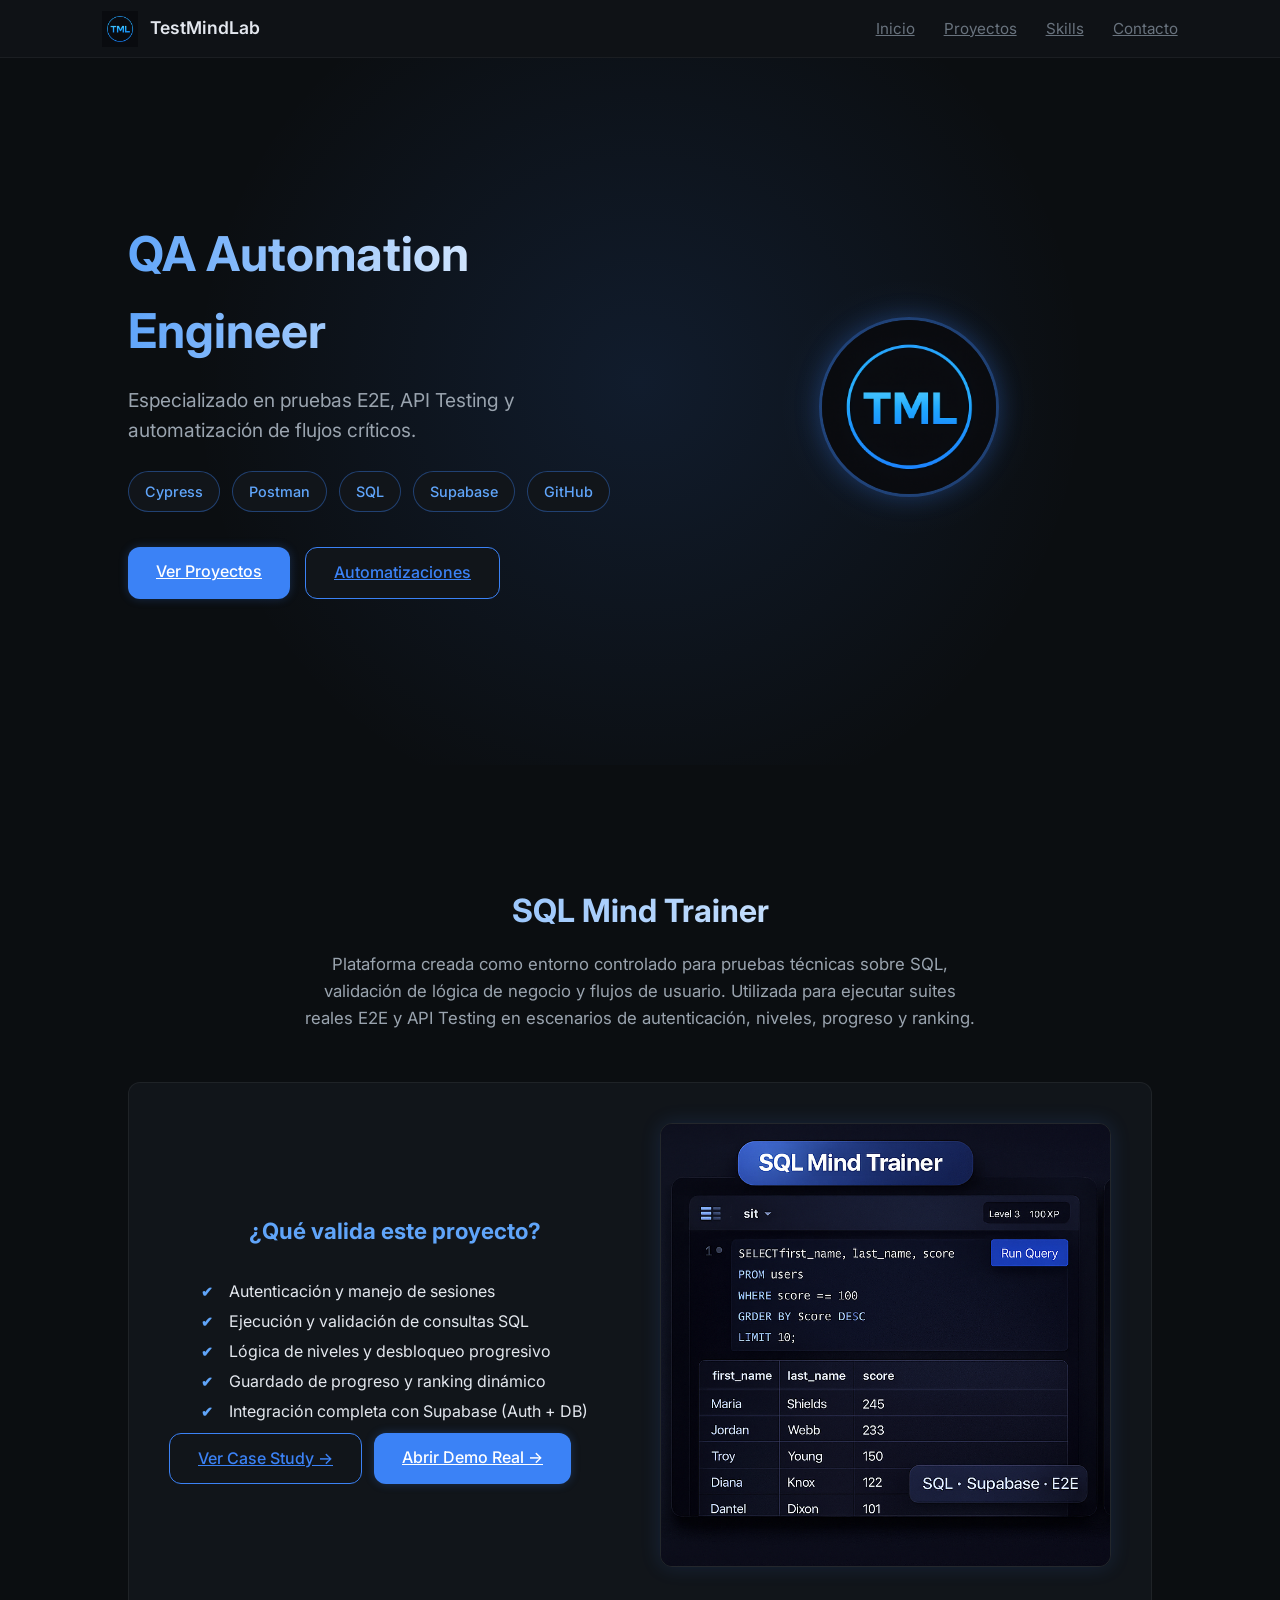
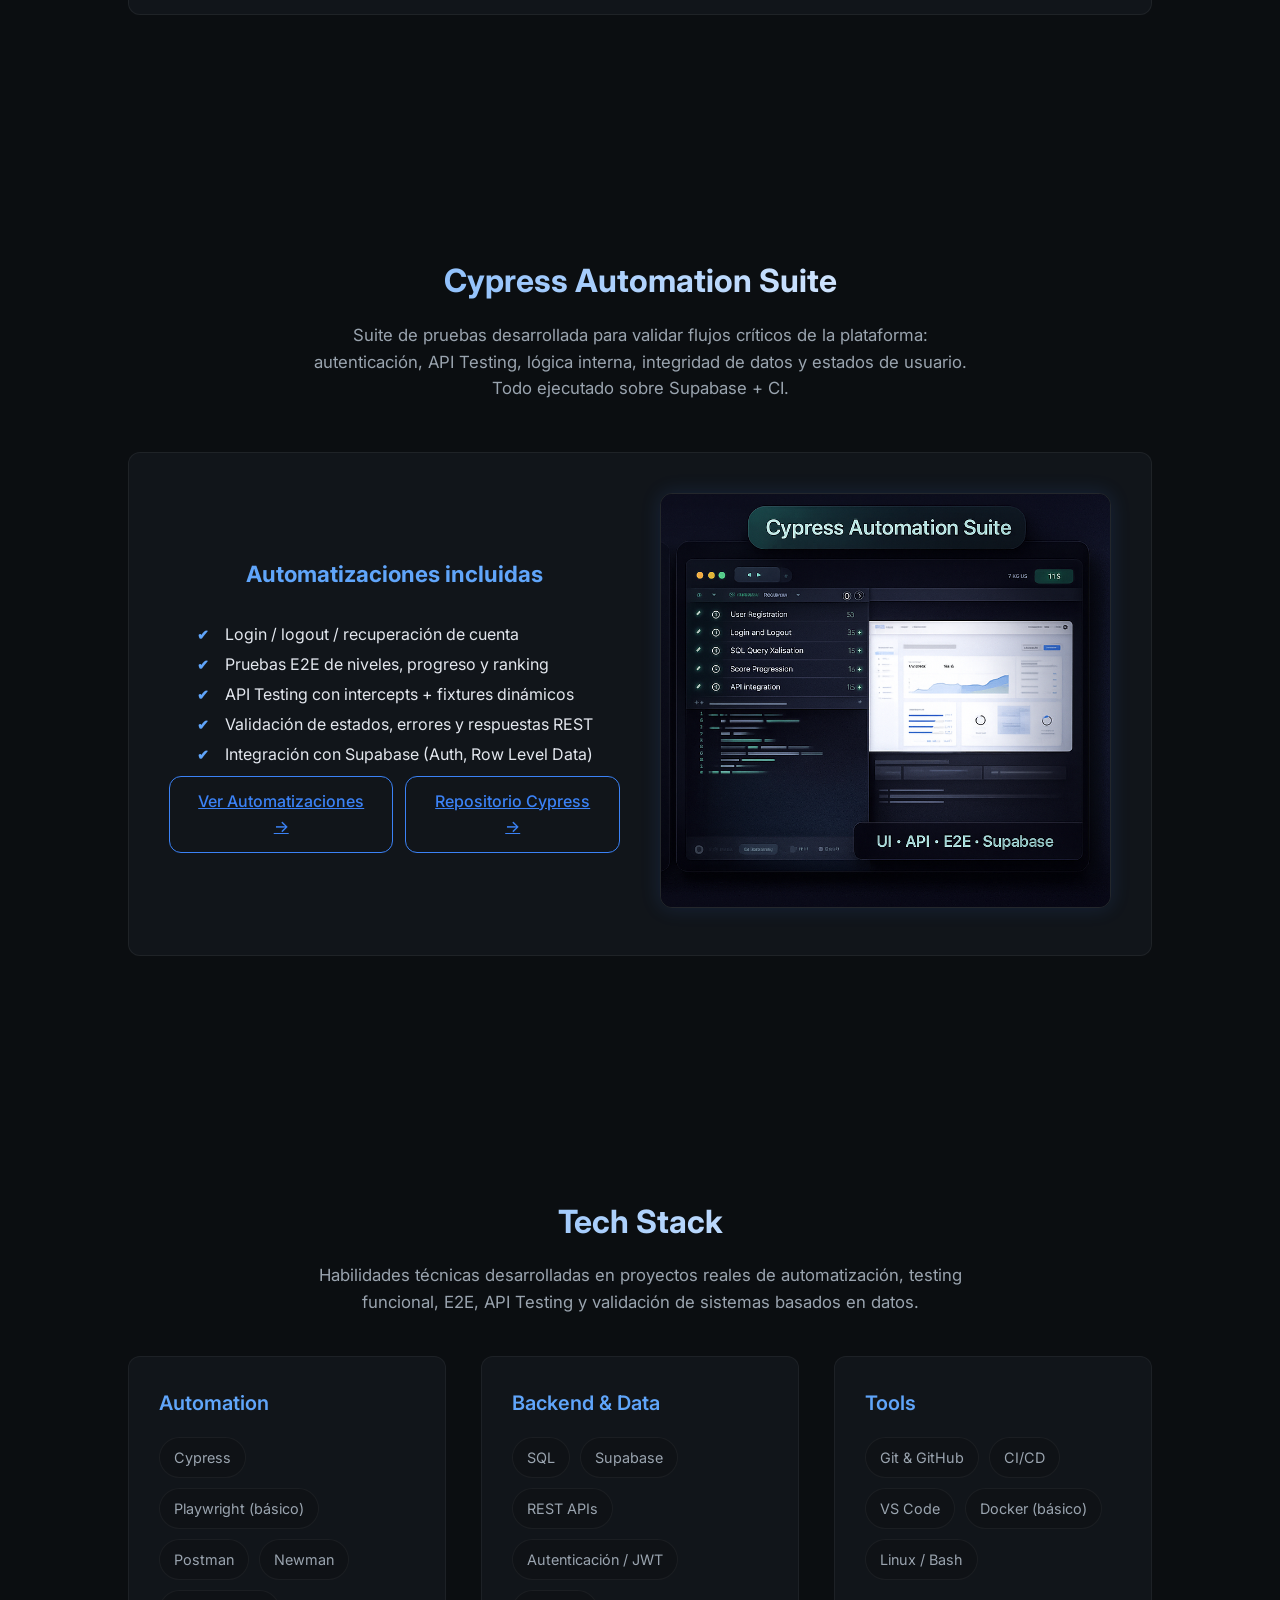
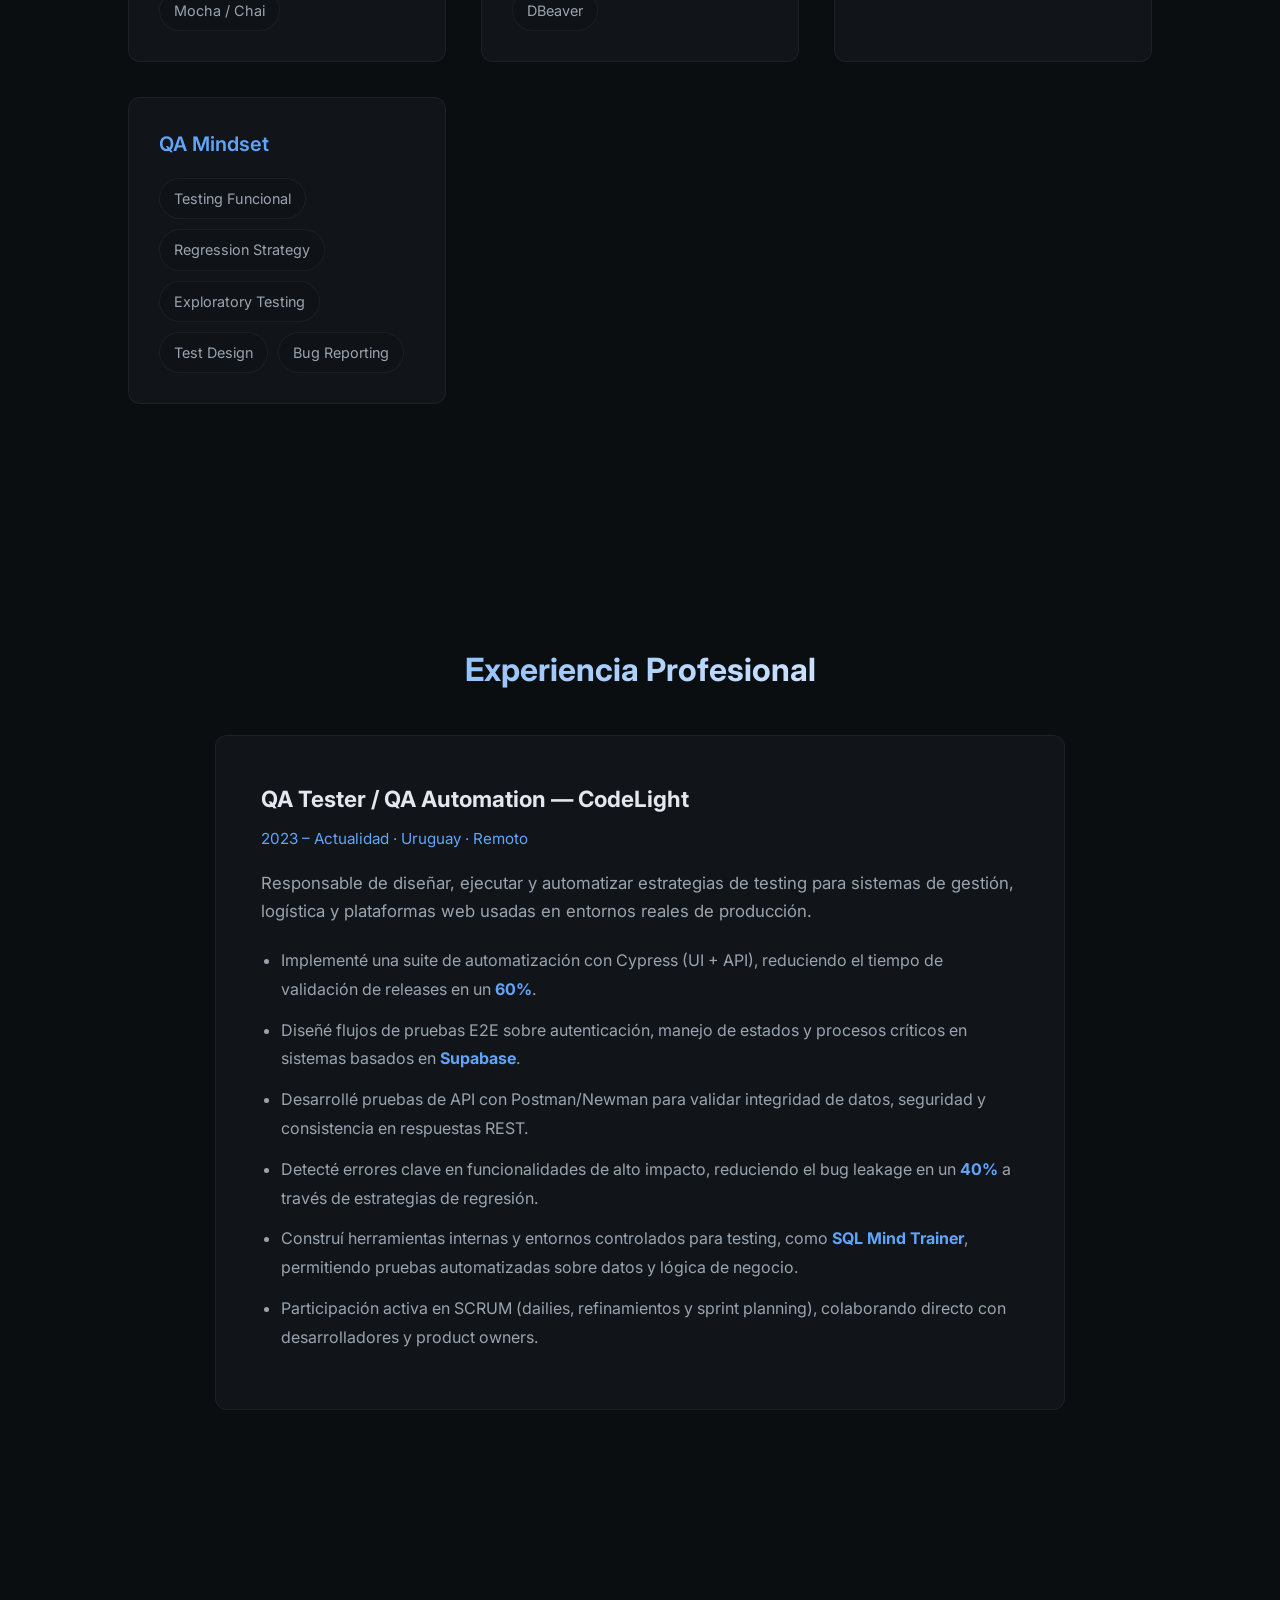
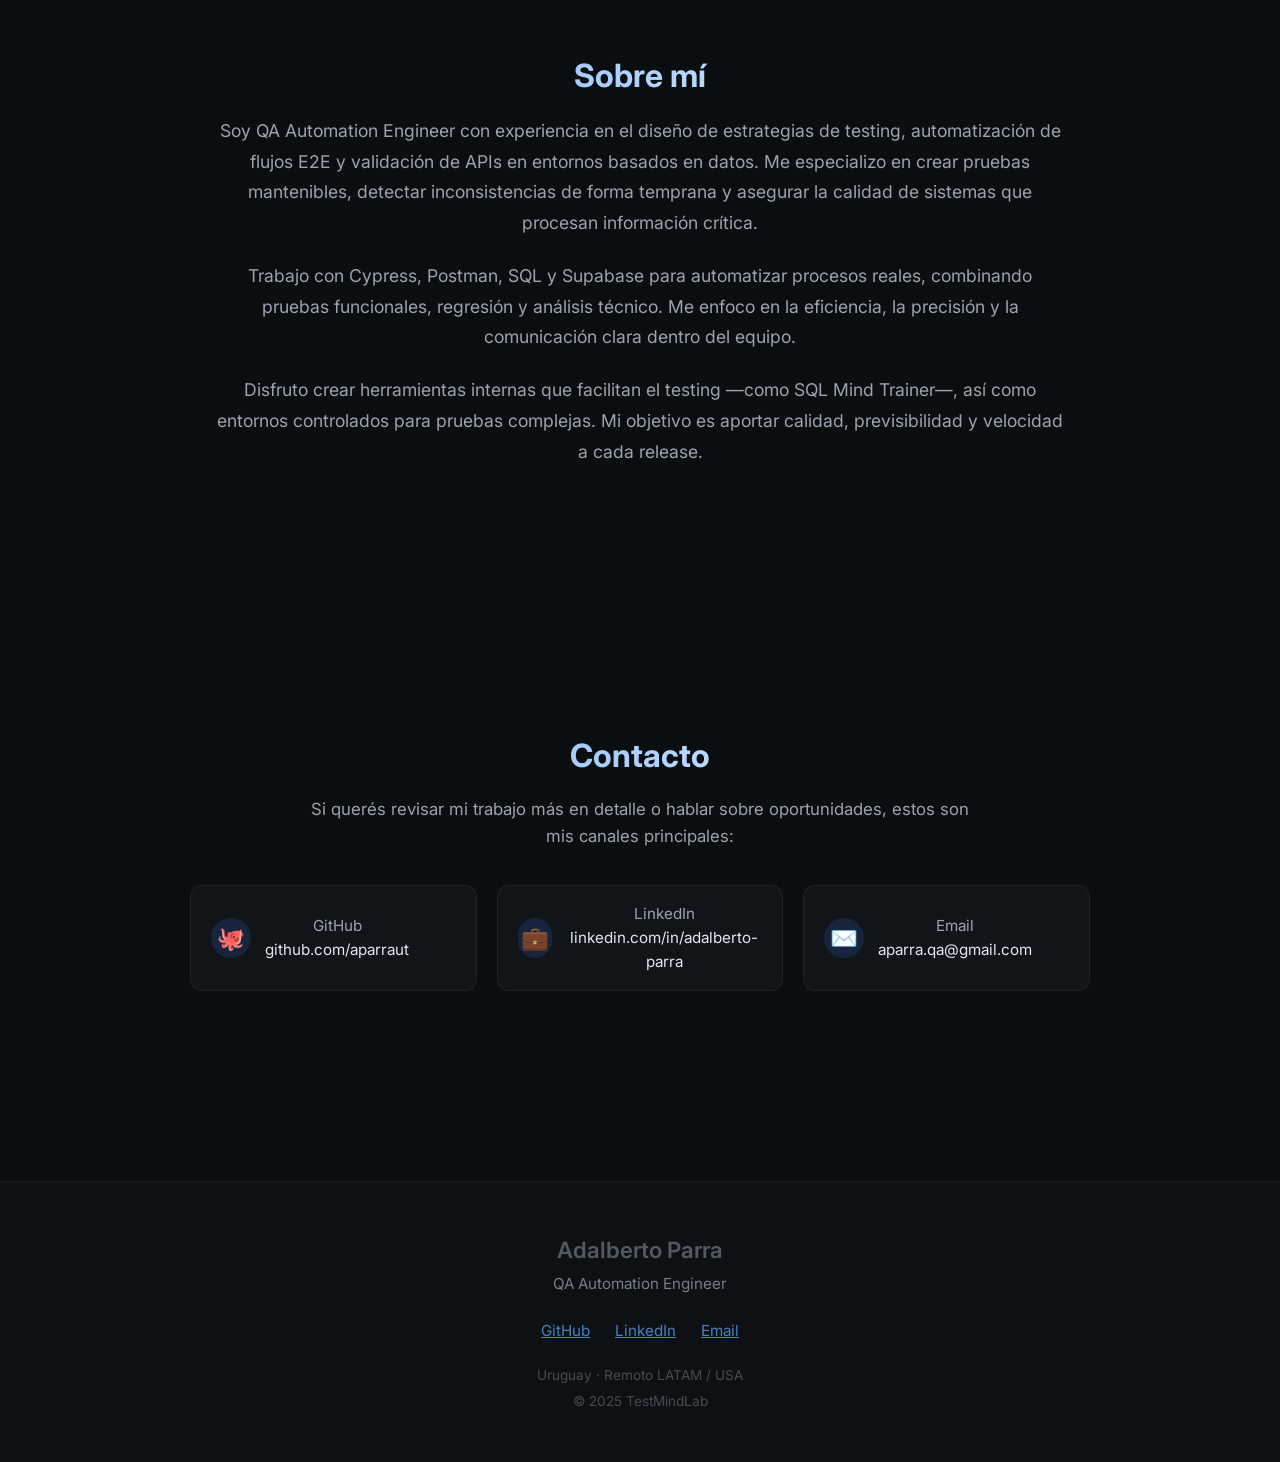
==== commit 879a21d2: "fix: email correction" ====
--- a/index.html
+++ b/index.html
@@ -334,11 +334,11 @@
       </a>
 
       <!-- Email -->
-      <a href="mailto:tuemail@ejemplo.com" class="contact-card">
+      <a href="mailto:aparra.qa@gmail.com" class="contact-card">
         <div class="contact-icon">✉️</div>
         <div class="contact-info">
           <span class="contact-label">Email</span>
-          <span class="contact-value">tuemail@ejemplo.com</span>
+          <span class="contact-value">aparra.qa@gmail.com</span>
         </div>
       </a>
 
